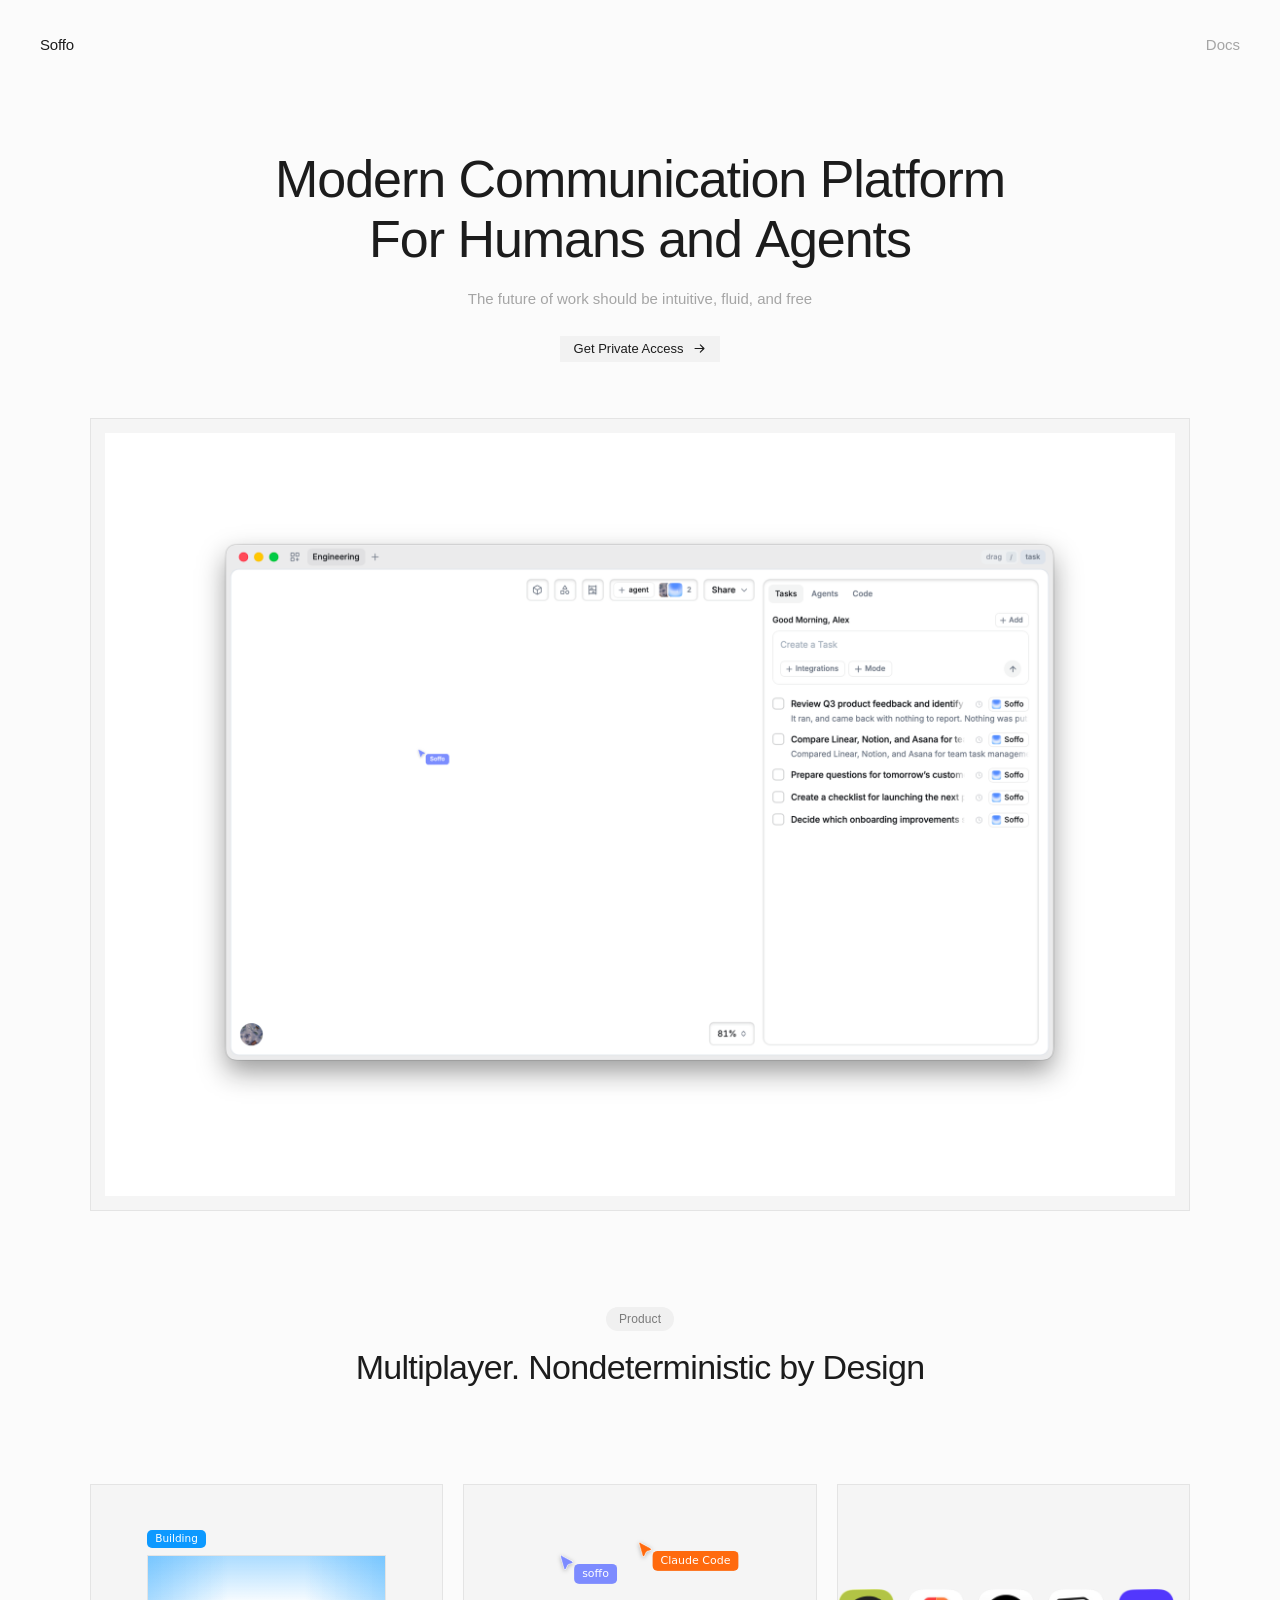
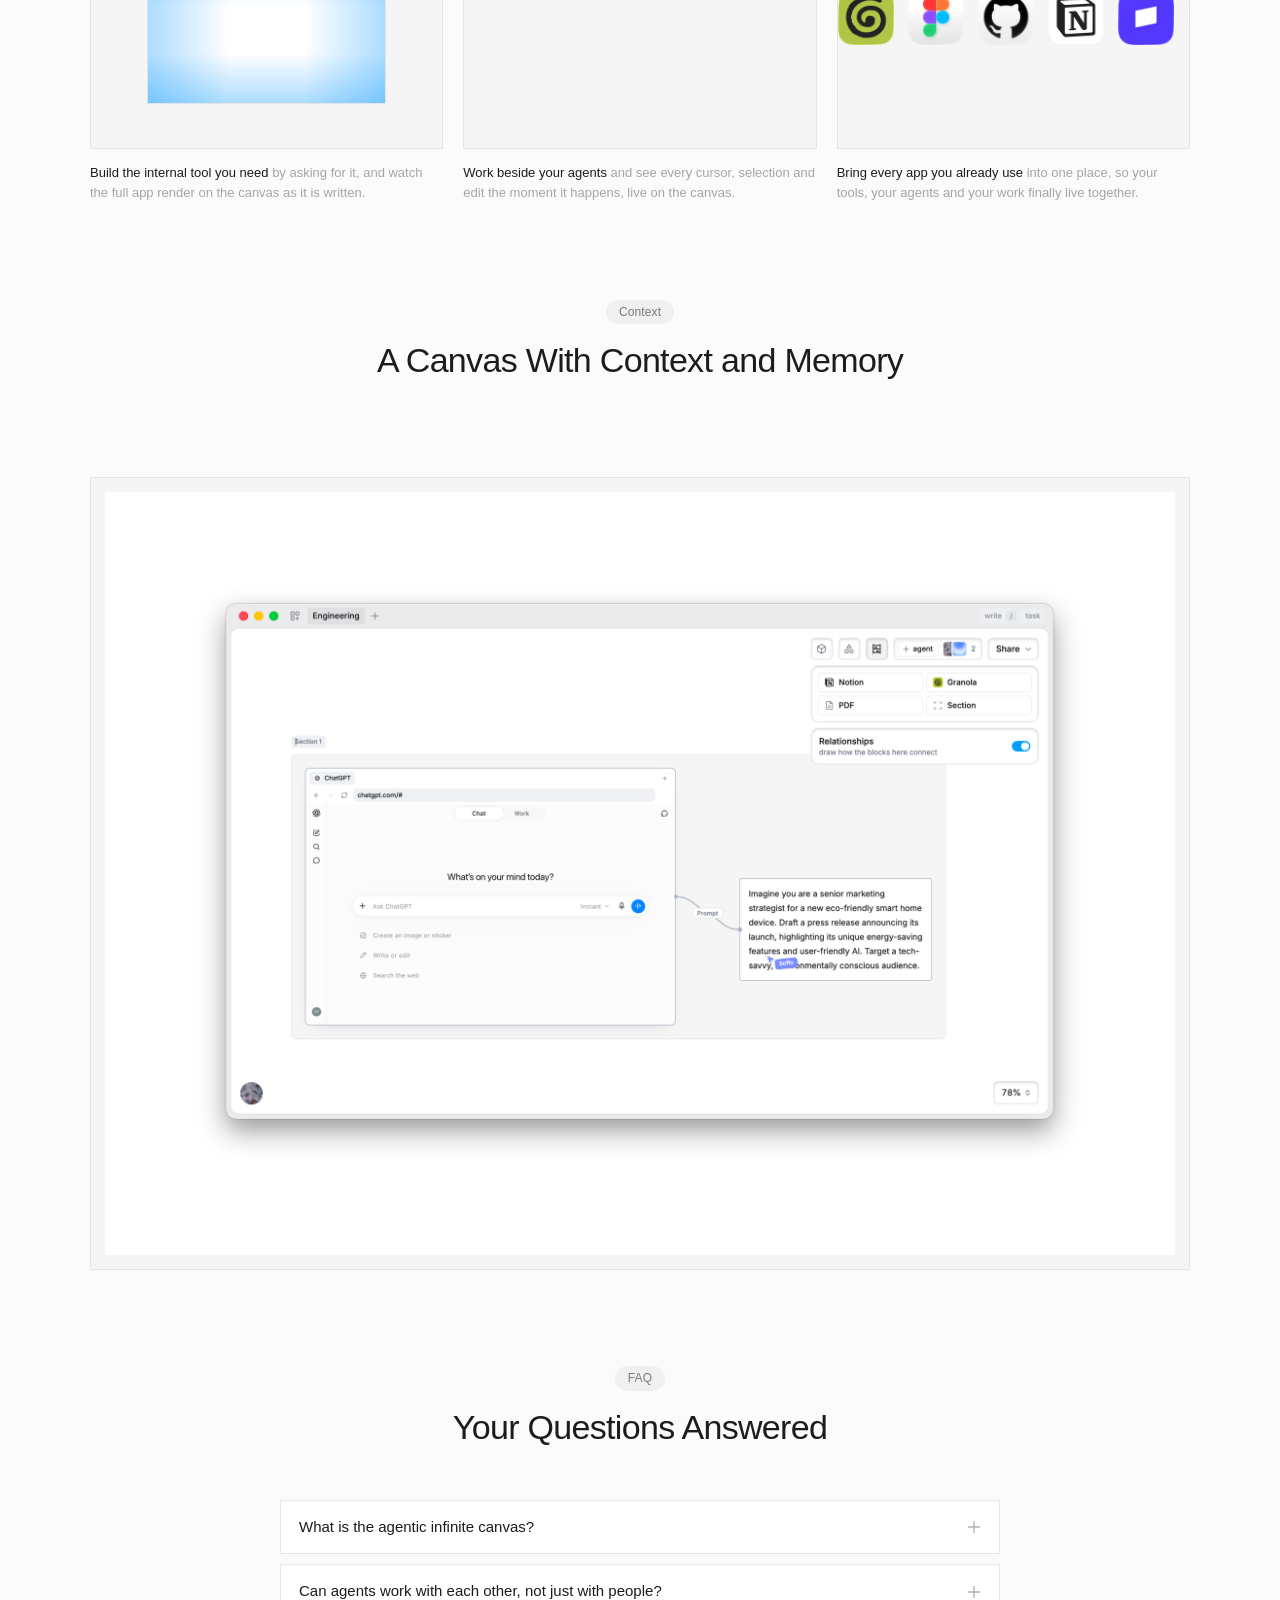
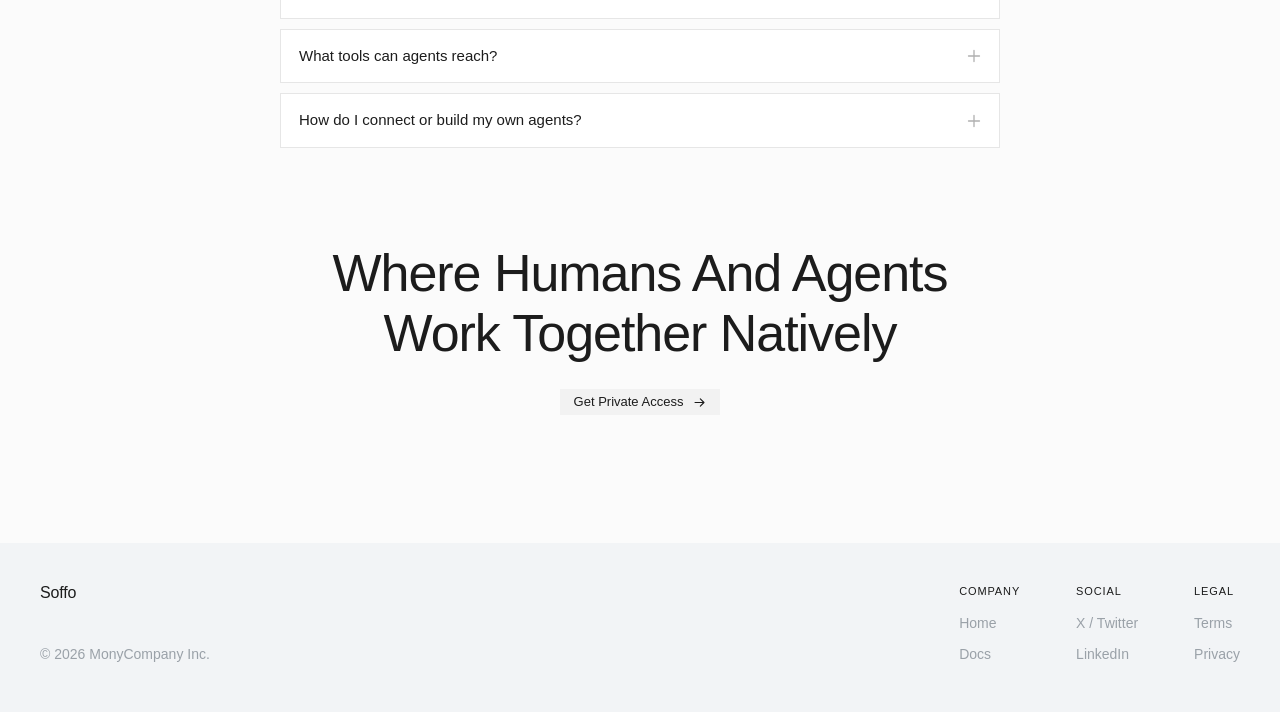
==== index.html @ 1f23a38b "Remove the generative branches from the footer CTA Takes p5 with them: branches.js was the only thin" ====
<!DOCTYPE html>
<html lang="en">
<head>
  <meta charset="utf-8" />
  <meta name="viewport" content="width=device-width, initial-scale=1" />
  <title>Soffo - Where Humans And Agents Work Together</title>
  <link rel="icon" type="image/png" href="/favicon.png" />
  <link rel="apple-touch-icon" href="/favicon.png" />
  <link rel="stylesheet" href="styles.css" />
</head>
<body>
  <header class="topbar">
    <a class="wordmark" href="/" aria-label="Soffo home">Soffo</a>
    <a class="nav-link" href="#">Docs</a>
  </header>

  <main class="hero">
    <h1 class="hero-title">
      <span class="line">Modern Communication Platform</span>
      <span class="line">For Humans and Agents</span>
    </h1>
    <p class="hero-desc">The future of work should be intuitive, fluid, and free</p>

    <div class="access">
      <button class="pill" type="button" aria-expanded="false" aria-controls="access-hero">
        Get Private Access
        <svg class="pill-arrow" viewBox="0 0 16 16" width="13" height="13" aria-hidden="true">
          <path d="M2.5 8h11M9 3.5 13.5 8 9 12.5" fill="none" stroke="currentColor" stroke-width="1.4" stroke-linecap="round" stroke-linejoin="round"/>
        </svg>
      </button>

      <div class="access-panel" id="access-hero" hidden>
        <form class="access-form" novalidate>
          <label class="field">
            <span>Email</span>
            <input type="email" name="email" required autocomplete="email" />
          </label>
          <label class="field">
            <span>Name</span>
            <input type="text" name="name" required autocomplete="name" />
          </label>
          <label class="field">
            <span>Organization <em>optional</em></span>
            <input type="text" name="organization" autocomplete="organization" />
          </label>
          <label class="field">
            <span>X handle <em>optional</em></span>
            <input type="text" name="x_handle" autocomplete="off" />
          </label>

          <input class="hp" type="text" name="company" tabindex="-1" autocomplete="off" aria-hidden="true" />

          <button class="access-submit" type="submit">Request access</button>
          <p class="access-note" role="status" aria-live="polite"></p>
        </form>
      </div>
    </div>

    <button class="shot" type="button" aria-label="Show next image">
      <span class="shot-stage">
        <img class="shot-img is-active" src="images/hero1.png" alt="" width="2200" height="1569" decoding="async" fetchpriority="high" />
        <img class="shot-img" src="images/hero2.png" alt="" width="2200" height="1569" decoding="async" />
        <img class="shot-img" src="images/hero3.png" alt="" width="2200" height="1569" decoding="async" />
      </span>
    </button>

    <span class="eyebrow" id="product">Product</span>
    <h2 class="section-title">Multiplayer. Nondeterministic by Design</h2>

    <div class="features">

      <div class="feature-col">
        <div class="feature feature-wip">
          <div class="wip">
            <span class="wip-badge">Building</span>
            <div class="framewip">
              <div class="loading-mark" role="status" aria-label="Loading">
                <div class="loader">
                  <svg class="stage" viewBox="80 80 550 295" aria-hidden="true">
                    <path class="mark" d="M 105 337 C 143 319, 187 229, 217 150 C 235 118, 201 104, 181 138 C 140 172, 142 252, 187 296 C 209 330, 227 355, 265 337 C 303 319, 347 229, 377 150 C 395 118, 361 104, 341 138 C 300 172, 302 252, 347 296 C 369 330, 387 355, 425 337 C 463 319, 507 229, 537 150 C 555 118, 521 104, 501 138 C 460 172, 462 252, 507 296 C 529 324, 567 308, 603 286" />
                  </svg>
                  <p class="words" aria-hidden="true"><b>Zigzagging</b><b>Crafting</b><b>Contemplating</b><b>Philosophising</b><b>Levitating</b><b>Architecting</b><b>Actualizing</b></p>
                </div>
              </div>
            </div>
          </div>
        </div>
        <p class="feature-desc"><span class="lead">Build the internal tool you need</span> by asking for it, and watch the full app render on the canvas as it is written.</p>
      </div>

      <div class="feature-col">
        <div class="feature feature-canvas">
          <div class="mini" aria-hidden="true">
            <div class="dm">
              <div class="dm-card dm-shell">
                <div class="dm-chrome"><i></i><i></i><i></i></div>
                <div class="dm-body">
                  <div class="dm-cmd"><b>&#10095;</b><span style="--l: 64%"></span></div>
                  <div class="dm-out" style="--l: 82%"></div>
                  <div class="dm-out" style="--l: 51%"></div>
                  <div class="dm-out" style="--l: 68%"></div>
                  <div class="dm-cmd"><b>&#10095;</b><em class="dm-caret"></em></div>
                </div>
              </div>
            </div>
  
            <div class="dm">
              <div class="dm-card dm-table">
                <u class="head"><i style="--l: 62%"></i></u>
                <u class="head"><i style="--l: 48%"></i></u>
                <u class="head"><i style="--l: 70%"></i></u>
                <u><i style="--l: 84%"></i></u>
                <u><i style="--l: 40%"></i></u>
                <u><i style="--l: 55%"></i></u>
                <u><i style="--l: 66%"></i></u>
                <u><i style="--l: 72%"></i></u>
                <u><i style="--l: 38%"></i></u>
                <u><i style="--l: 47%"></i></u>
                <u><i style="--l: 58%"></i></u>
                <u><i style="--l: 80%"></i></u>
              </div>
            </div>
  
            <div class="mini-marquee"></div>
          </div>
        </div>
        <p class="feature-desc"><span class="lead">Work beside your agents</span> and see every cursor, selection and edit the moment it happens, live on the canvas.</p>
      </div>

      <div class="feature-col">
        <div class="feature">
          <div class="marquee" aria-hidden="true">
            <!-- the set is duplicated so the row can loop without a seam -->
            <div class="marquee-track">
              <img class="marquee-img" width="240" height="240" decoding="async" src="images/icon-47.png" alt="" loading="lazy" />
              <img class="marquee-img" width="240" height="240" decoding="async" src="images/icon-48.png" alt="" loading="lazy" />
              <img class="marquee-img" width="240" height="240" decoding="async" src="images/icon-49.png" alt="" loading="lazy" />
              <img class="marquee-img" width="240" height="240" decoding="async" src="images/icon-50.png" alt="" loading="lazy" />
              <img class="marquee-img" width="240" height="240" decoding="async" src="images/icon-51.png" alt="" loading="lazy" />
              <img class="marquee-img" width="240" height="240" decoding="async" src="images/icon-52.png" alt="" loading="lazy" />
              <img class="marquee-img" width="240" height="240" decoding="async" src="images/icon-53.png" alt="" loading="lazy" />
              <img class="marquee-img" width="240" height="240" decoding="async" src="images/icon-54.png" alt="" loading="lazy" />
              <img class="marquee-img" width="240" height="240" decoding="async" src="images/icon-55.png" alt="" loading="lazy" />
              <img class="marquee-img" width="240" height="240" decoding="async" src="images/icon-47.png" alt="" loading="lazy" />
              <img class="marquee-img" width="240" height="240" decoding="async" src="images/icon-48.png" alt="" loading="lazy" />
              <img class="marquee-img" width="240" height="240" decoding="async" src="images/icon-49.png" alt="" loading="lazy" />
              <img class="marquee-img" width="240" height="240" decoding="async" src="images/icon-50.png" alt="" loading="lazy" />
              <img class="marquee-img" width="240" height="240" decoding="async" src="images/icon-51.png" alt="" loading="lazy" />
              <img class="marquee-img" width="240" height="240" decoding="async" src="images/icon-52.png" alt="" loading="lazy" />
              <img class="marquee-img" width="240" height="240" decoding="async" src="images/icon-53.png" alt="" loading="lazy" />
              <img class="marquee-img" width="240" height="240" decoding="async" src="images/icon-54.png" alt="" loading="lazy" />
              <img class="marquee-img" width="240" height="240" decoding="async" src="images/icon-55.png" alt="" loading="lazy" />
            </div>
          </div>
        </div>
        <p class="feature-desc"><span class="lead">Bring every app you already use</span> into one place, so your tools, your agents and your work finally live together.</p>
      </div>
    </div>

    <span class="eyebrow" id="context">Context</span>
    <h2 class="section-title">A Canvas With Context and Memory</h2>

    <div class="panel">
      <div class="panel-stage">
        <img src="images/new.png" alt="" width="2200" height="1569" loading="lazy" decoding="async" />
      </div>
    </div>

    <span class="eyebrow" id="faq">FAQ</span>
    <h2 class="section-title">Your Questions Answered</h2>

    <div class="faq">
      <details class="faq-item">
        <summary>What is the agentic infinite canvas?<svg class="faq-mark" viewBox="0 0 14 14" width="14" height="14" aria-hidden="true"><path d="M7 1.5v11M1.5 7h11" fill="none" stroke="currentColor" stroke-width="1.3" stroke-linecap="round"/></svg></summary>
        <div class="faq-body"><p>It's a spatial workspace built into Soffo where humans and agents work side by side, laying out ideas, docs, and tasks on an open canvas. Agents can read, arrange, and act on what's there, so work isn't trapped in a linear message feed and thoughts can stay in flow.</p></div>
      </details>
      <details class="faq-item">
        <summary>Can agents work with each other, not just with people?<svg class="faq-mark" viewBox="0 0 14 14" width="14" height="14" aria-hidden="true"><path d="M7 1.5v11M1.5 7h11" fill="none" stroke="currentColor" stroke-width="1.3" stroke-linecap="round"/></svg></summary>
        <div class="faq-body"><p>Yes. Agents collaborate agent-to-agent natively, handing off tasks, reviewing each other's work, and coordinating in threads and on the canvas without a human relaying every step.</p></div>
      </details>
      <details class="faq-item">
        <summary>What tools can agents reach?<svg class="faq-mark" viewBox="0 0 14 14" width="14" height="14" aria-hidden="true"><path d="M7 1.5v11M1.5 7h11" fill="none" stroke="currentColor" stroke-width="1.3" stroke-linecap="round"/></svg></summary>
        <div class="faq-body"><p>Granola, GitHub, Stripe, Figma, Notion, Gmail, Docs, Slack, Exa, Browserbase. Connect each account once and every agent in the workspace can read and act on it.</p></div>
      </details>
      <details class="faq-item">
        <summary>How do I connect or build my own agents?<svg class="faq-mark" viewBox="0 0 14 14" width="14" height="14" aria-hidden="true"><path d="M7 1.5v11M1.5 7h11" fill="none" stroke="currentColor" stroke-width="1.3" stroke-linecap="round"/></svg></summary>
        <div class="faq-body"><p>The ones you already pay for. Claude Code, Codex and Cursor attach over MCP with one key and get a body on the canvas. No webhook, no glue, nothing to rewrite.</p></div>
      </details>
    </div>
  </main>

  <footer class="cta">
    <h2 class="cta-title">
      <span class="line">Where Humans And Agents</span>
      <span class="line">Work Together Natively</span>
    </h2>

    <div class="access">
      <button class="pill" type="button" aria-expanded="false" aria-controls="access-cta">
        Get Private Access
        <svg class="pill-arrow" viewBox="0 0 16 16" width="13" height="13" aria-hidden="true">
          <path d="M2.5 8h11M9 3.5 13.5 8 9 12.5" fill="none" stroke="currentColor" stroke-width="1.4" stroke-linecap="round" stroke-linejoin="round"/>
        </svg>
      </button>

      <div class="access-panel" id="access-cta" hidden>
        <form class="access-form" novalidate>
          <label class="field">
            <span>Email</span>
            <input type="email" name="email" required autocomplete="email" />
          </label>
          <label class="field">
            <span>Name</span>
            <input type="text" name="name" required autocomplete="name" />
          </label>
          <label class="field">
            <span>Organization <em>optional</em></span>
            <input type="text" name="organization" autocomplete="organization" />
          </label>
          <label class="field">
            <span>X handle <em>optional</em></span>
            <input type="text" name="x_handle" autocomplete="off" />
          </label>

          <input class="hp" type="text" name="company" tabindex="-1" autocomplete="off" aria-hidden="true" />

          <button class="access-submit" type="submit">Request access</button>
          <p class="access-note" role="status" aria-live="polite"></p>
        </form>
      </div>
    </div>
  </footer>

  <footer class="site-foot">
    <div class="foot-brand">
      <a class="wordmark" href="/" aria-label="Soffo home">Soffo</a>
      <p class="foot-copy">&copy; 2026 MonyCompany Inc.</p>
    </div>

    <nav class="foot-nav" aria-label="Footer">
      <div class="foot-col">
        <h3>Company</h3>
        <a href="/">Home</a>
        <a href="#">Docs</a>
      </div>
      <div class="foot-col">
        <h3>Social</h3>
        <a href="https://x.com/monycompany" target="_blank" rel="noopener">X / Twitter</a>
        <a href="https://www.linkedin.com/company/monyinc" target="_blank" rel="noopener">LinkedIn</a>
      </div>
      <div class="foot-col">
        <h3>Legal</h3>
        <a href="#">Terms</a>
        <a href="#">Privacy</a>
      </div>
    </nav>
  </footer>
  <div class="scrim" aria-hidden="true"></div>

  <nav class="chapters" aria-label="Sections">
    <a href="#top" data-top>Intro</a>
    <a href="#product">Product</a>
    <a href="#context">Context</a>
    <a href="#faq">FAQ</a>
  </nav>
  <script src="main.js"></script>
</body>
</html>
---- styles.css ----
:root {
  --bg: #fbfbfb;
  --ink: #1c1c1c;
  --sel: #0d99ff;
  /* the footer's ground: a colder grey than the page, which is the only thing
     separating the two — no rule between them */
  --cold: #f2f4f6;
}

* { box-sizing: border-box; }

html, body {
  margin: 0;
  padding: 0;
}

html {
  scroll-behavior: smooth;
}

/* the chapter links jump to these, and they should land under the fixed
   header rather than behind it */
[id] {
  scroll-margin-top: 96px;
}

body {
  min-height: 100vh;
  /* column layout lets .hero absorb whatever height the topbar leaves */
  display: flex;
  flex-direction: column;
  background: var(--bg);
  color: var(--ink);
  font-family: Helvetica, "Helvetica Neue", Arial, sans-serif;
  -webkit-font-smoothing: antialiased;
}

/* ---------- Topbar ---------- */

/* The two texts stay with you, the bar does not: they are fixed to the corners
   and .topbar is left behind as the space they used to occupy, so nothing below
   shifts and there is no strip of chrome riding over the page. */
.topbar {
  flex: none;
  width: 100%;
  height: 54px;   /* 36px of padding, then the 18px line the two texts stand on */
  font-size: 0.9375rem;
  line-height: 1.2;
}

.wordmark,
.nav-link {
  position: fixed;
  top: 36px;
  z-index: 20;
  font-size: 0.9375rem;
  line-height: 1.2;
}

.wordmark { left: 40px; }
.nav-link { right: 40px; }

/* in the footer it is text in a column again, not a corner of the viewport */
.foot-brand .wordmark {
  position: static;
}

.wordmark {
  color: var(--ink);
  text-decoration: none;
  letter-spacing: -0.01em;
  transition: opacity 0.15s ease;
}

.wordmark:hover {
  opacity: 0.6;
}

.wordmark:focus-visible {
  outline: 2px solid var(--ink);
  outline-offset: 3px;
}

.nav-link {
  color: #a5a5a5;
  text-decoration: none;
  transition: color 0.15s ease;
}

.nav-link:hover {
  color: var(--ink);
}

.nav-link:focus-visible {
  outline: 2px solid var(--ink);
  outline-offset: 3px;
}

/* ---------- Hero layout: title → desc → pill → shot → section title ---------- */

.hero {
  width: 100%;
  max-width: 1180px;
  flex: 1;
  margin: 0 auto;
  padding: 96px 40px 0;
  display: flex;
  flex-direction: column;
  align-items: center;
  text-align: center;
}

/* ---------- Announcement pill ---------- */

/* the pill and the panel it opens are one object, and the panel hangs off it
   without moving anything on the page */
.access {
  position: relative;
  /* above the scrim, so the pill and its panel are the only lit things */
  z-index: 31;
  margin: 26px 0 0;
}

/* everything else goes dark behind an open form */
.scrim {
  position: fixed;
  inset: 0;
  /* over everything that is fixed too: the header texts (20) and the chapter
     list (15) are page, and page is what goes dark */
  z-index: 30;
  background: rgb(16 17 19 / 0.46);
  opacity: 0;
  visibility: hidden;
  transition: opacity 0.32s cubic-bezier(0.22, 1, 0.36, 1),
              visibility 0s linear 0.32s;
}

.scrim.is-on {
  opacity: 1;
  visibility: visible;
  transition-delay: 0s;
}

.pill {
  display: inline-flex;
  align-items: center;
  gap: 10px;
  margin: 0;
  padding: 3px 14px;
  border: 0;
  font-family: inherit;
  cursor: pointer;
  background: #f2f2f2;
  color: var(--ink);
  font-size: 0.8125rem;
  line-height: 1.5;
  text-decoration: none;
  white-space: nowrap;
  transition: background-color 0.15s ease;
}

.pill:hover {
  background: #e9e9e9;
}

.pill:focus-visible {
  outline: 2px solid var(--ink);
  outline-offset: 2px;
}

.pill-arrow {
  flex: none;
  display: block;
  transition: transform 0.32s cubic-bezier(0.22, 1, 0.36, 1);
}

/* the arrow turns to point at what just opened */
.pill[aria-expanded="true"] .pill-arrow {
  transform: rotate(90deg);
}

/* ---------- The request-access panel ---------- */

.access-panel {
  position: absolute;
  left: 50%;
  z-index: 4;
  width: 268px;
  overflow: hidden;
  border: 1px solid #e4e4e4;
  background: #fff;
  transform: translateX(-50%);
  text-align: left;
}

/* in the hero it drops below the pill; in the closing CTA there is nothing
   below, so it opens upward instead */
.hero .access-panel { top: calc(100% + 9px); }
.cta .access-panel { bottom: calc(100% + 9px); }

.access-form {
  padding: 14px;
  display: flex;
  flex-direction: column;
  gap: 10px;
}

.field {
  display: flex;
  flex-direction: column;
  gap: 5px;
}

.field span {
  font-size: 0.75rem;
  color: #8f8f8f;
}

.field em {
  font-style: normal;
  color: #b8b8b8;
}

.field input {
  padding: 7px 9px;
  border: 1px solid #e4e4e4;
  border-radius: 0;
  background: #fff;
  font-family: inherit;
  font-size: 0.8125rem;
  line-height: 1.4;
  color: var(--ink);
  transition: border-color 0.15s ease;
}

.field input:focus {
  outline: none;
  border-color: #b4b4b4;
}

.field input.is-bad {
  border-color: #d2463c;
}

.access-submit {
  margin-top: 2px;
  padding: 8px 12px;
  border: 0;
  background: var(--ink);
  color: #fff;
  font-family: inherit;
  font-size: 0.8125rem;
  cursor: pointer;
  transition: background-color 0.15s ease;
}

.access-submit:hover {
  background: #000;
}

.access-submit:focus-visible {
  outline: 2px solid var(--ink);
  outline-offset: 2px;
}

/* the honeypot: off-screen rather than display:none, which some bots skip */
.hp {
  position: absolute;
  left: -9999px;
  width: 1px;
  height: 1px;
  opacity: 0;
  pointer-events: none;
}

.access-note {
  margin: 0;
  font-size: 0.75rem;
  line-height: 1.5;
  color: #8f8f8f;
}

.access-note:empty {
  display: none;
}

.hero-title {
  margin: 0;
  font-weight: 400;
  /* 5.8vw keeps the longest line inside the viewport, so it never wraps to 3 rows */
  font-size: min(3.25rem, 5.8vw);
  line-height: 1.15;
  letter-spacing: -0.02em;
}

.hero-title .line {
  display: block;
  white-space: nowrap;
}

/* ---------- Hero reveal: words drift out of a soft blur ---------- */

.hero-title.is-typing .word {
  display: inline-block;
  opacity: 0;
  filter: blur(10px);
  transform: translateY(0.22em);
  animation: word-in 1.1s cubic-bezier(0.22, 1, 0.36, 1) both;
  animation-delay: var(--d, 0ms);
  will-change: opacity, filter, transform;
}

@keyframes word-in {
  from {
    opacity: 0;
    filter: blur(10px);
    transform: translateY(0.22em);
  }
  to {
    opacity: 1;
    filter: blur(0);
    transform: none;
  }
}

/* everything below the title follows on the same curve */
.reveal {
  opacity: 0;
  filter: blur(8px);
  transform: translateY(14px);
  animation: rise-in 1.2s cubic-bezier(0.22, 1, 0.36, 1) both;
  animation-delay: var(--d, 0ms);
}

@keyframes rise-in {
  from {
    opacity: 0;
    filter: blur(8px);
    transform: translateY(14px);
  }
  to {
    opacity: 1;
    filter: blur(0);
    transform: none;
  }
}

/* the shot is a 1100px-wide bitmap; blurring it on the busiest frame of the
   page load is the one reveal that costs something, and opacity plus travel
   reads the same at this size */
.shot.reveal {
  filter: none;
  animation-name: rise-in-sharp;
}

@keyframes rise-in-sharp {
  from {
    opacity: 0;
    transform: translateY(14px);
  }
  to {
    opacity: 1;
    transform: none;
  }
}

@media (prefers-reduced-motion: reduce) {
  .hero-title.is-typing .word,
  .reveal {
    opacity: 1;
    filter: none;
    transform: none;
    animation: none;
  }
}

.hero-desc {
  margin: 18px 0 0;
  max-width: 52ch;
  font-size: 0.9375rem;
  font-weight: 400;
  line-height: 1.5;
  color: #a5a5a5;
}

/* ---------- Hero shot: click anywhere on it to advance ---------- */

.shot {
  display: block;
  width: 100%;
  /* fills the hero column */
  max-width: 1100px;
  margin-top: 56px;
  padding: 14px;
  border: 1px solid #e4e4e4;
  background: #f5f5f5;
  cursor: pointer;
}

/* the mat sits between the border and the image, so the images stack in here */
.shot-stage {
  position: relative;
  display: block;
  width: 100%;
  /* matches the source images, so nothing gets cropped */
  aspect-ratio: 2200 / 1569;
  overflow: hidden;
}

.shot:focus-visible {
  outline: 2px solid var(--ink);
  outline-offset: 3px;
}

.shot-img {
  position: absolute;
  inset: 0;
  width: 100%;
  height: 100%;
  object-fit: cover;
  display: block;
  opacity: 0;
  transition: opacity 0.45s cubic-bezier(0.22, 1, 0.36, 1);
  pointer-events: none;
}

.shot-img.is-active {
  opacity: 1;
}

@media (prefers-reduced-motion: reduce) {
  .shot-img { transition: none; }
}

/* the section's label, rounded where the hero's pill is square: that one is a
   thing to press, this one is only a name for what follows */
.eyebrow {
  margin-top: 96px;
  padding: 4px 13px;
  border-radius: 999px;
  background: #f0f0f0;
  color: #7a7a7a;
  font-size: 0.75rem;
  font-weight: 500;
  line-height: 1.4;
  letter-spacing: 0.01em;
}

/* the title is the label's other half, so it follows close */
.eyebrow + .section-title {
  margin-top: 16px;
}

.section-title {
  /* matches .features margin-top, so the title sits evenly between the shot
     and the boxes */
  margin: 96px 0 0;
  font-weight: 400;
  font-size: min(2.125rem, 5.2vw);
  line-height: 1.2;
  letter-spacing: -0.02em;
}

/* ---------- Chapters: where you are in the page ----------
   It lives in the left margin beside the 1100px column, so it is only shown
   when that margin is actually wide enough to hold it — main.js measures the
   room and adds .has-room. */

.chapters {
  display: none;
  position: fixed;
  left: 20px;
  top: 50%;
  z-index: 15;
  width: 96px;
  flex-direction: column;
  gap: 10px;
  padding: 13px 14px;
  background: var(--cold);
  text-align: left;

  /* out of the way until the page has been scrolled past the hero */
  opacity: 0;
  visibility: hidden;
  transform: translate(-6px, -50%);
  transition: opacity 0.35s cubic-bezier(0.22, 1, 0.36, 1),
              transform 0.35s cubic-bezier(0.22, 1, 0.36, 1),
              visibility 0s linear 0.35s;
}

.chapters.has-room {
  display: flex;
}

.chapters.is-shown {
  opacity: 1;
  visibility: visible;
  transform: translate(0, -50%);
  transition-delay: 0s;
}

.chapters a {
  font-size: 0.8125rem;
  line-height: 1.3;
  color: #9aa1a8;
  text-decoration: none;
  transition: color 0.18s ease;
}

.chapters a:hover,
.chapters a.is-here {
  color: var(--ink);
}

.chapters a:focus-visible {
  outline: 2px solid var(--ink);
  outline-offset: 3px;
}

/* ---------- Site footer ---------- */

.site-foot {
  flex: none;
  padding: 40px 40px 48px;
  background: var(--cold);
  display: flex;
  align-items: flex-start;
  justify-content: space-between;
  gap: 48px;
  text-align: left;
}

.foot-brand {
  display: flex;
  flex-direction: column;
}

.foot-brand .wordmark {
  font-size: 1rem;
  line-height: 20px;
}

/* dropped to the second row of links: the heading box (16) + its 3px margin +
   the 11px gap + the first link (20) + the next gap (11) puts that row 61px
   down, and the wordmark above this is 20 of those */
.foot-copy {
  margin: 0;
  padding-top: 41px;
  font-size: 0.875rem;
  line-height: 20px;
  color: #9aa1a8;
}

.foot-nav {
  display: flex;
  gap: 56px;
}

.foot-col {
  display: flex;
  flex-direction: column;
  gap: 11px;
}

.foot-col h3 {
  margin: 0 0 3px;
  font-size: 0.6875rem;
  line-height: 16px;
  font-weight: 500;
  letter-spacing: 0.08em;
  text-transform: uppercase;
  color: var(--ink);
}

.foot-col a {
  font-size: 0.875rem;
  line-height: 20px;
  color: #9aa1a8;
  text-decoration: none;
  transition: color 0.15s ease;
}

.foot-col a:hover {
  color: var(--ink);
}

.foot-col a:focus-visible {
  outline: 2px solid var(--ink);
  outline-offset: 3px;
}

/* ---------- Footer CTA ---------- */

.cta {
  flex: none;
  padding: 96px 40px 128px;
  display: flex;
  flex-direction: column;
  align-items: center;
  text-align: center;
}

.cta-title {
  margin: 0;
  font-weight: 400;
  font-size: min(3.25rem, 5.8vw);
  line-height: 1.15;
  letter-spacing: -0.02em;
}

.cta-title .line {
  display: block;
  white-space: nowrap;
}

/* ---------- FAQ: a boxed question that opens onto its answer ---------- */

.faq {
  width: 100%;
  max-width: 720px;
  margin: 52px 0 0;
  display: flex;
  flex-direction: column;
  gap: 10px;
  text-align: left;
}

.faq-item {
  border: 1px solid #e6e6e6;
  background: #fff;
  transition: border-color 0.18s ease;
}

.faq-item:hover {
  border-color: #dadada;
}

.faq-item summary {
  display: flex;
  align-items: center;
  justify-content: space-between;
  gap: 16px;
  padding: 15px 18px;
  cursor: pointer;
  font-size: 0.9375rem;
  line-height: 1.5;
  color: var(--ink);
  /* the UA triangle, gone in both dialects */
  list-style: none;
}

.faq-item summary::-webkit-details-marker {
  display: none;
}

.faq-item summary:focus-visible {
  outline: 2px solid var(--ink);
  outline-offset: -2px;
}

/* a plus that turns into a cross, which is the whole affordance */
.faq-mark {
  flex: none;
  color: #b0b0b0;
  transition: transform 0.36s cubic-bezier(0.22, 1, 0.36, 1), color 0.18s ease;
}

.faq-item[open] .faq-mark {
  transform: rotate(45deg);
  color: #8a8a8a;
}

/* height is animated in JS off the real measured height; overflow hidden is
   what makes that animation a reveal rather than a squash */
.faq-body {
  overflow: hidden;
}

.faq-body p {
  margin: 0;
  padding: 0 18px 17px;
  font-size: 0.9375rem;
  line-height: 1.6;
  color: #969696;
}

/* ---------- Wide panel: the shot's frame, at the width of the feature row ---------- */

.panel {
  width: 100%;
  max-width: 1100px;
  margin-top: 96px;
  padding: 14px;
  border: 1px solid #e4e4e4;
  background: #f5f5f5;
}

.panel-stage {
  width: 100%;
  /* matches the source image, so nothing gets cropped */
  aspect-ratio: 2200 / 1569;
  background: #fff;
  overflow: hidden;
}

.panel-stage img {
  display: block;
  width: 100%;
  height: 100%;
  object-fit: cover;
}

/* ---------- Feature boxes: one row spanning the same width as the shot ---------- */

.features {
  width: 100%;
  max-width: 1100px;
  margin-top: 96px;
  display: grid;
  /* minmax(0, 1fr) rather than 1fr: the icon row inside the third box is
     max-content wide, and a plain 1fr track takes its minimum from that and
     blows the column out */
  grid-template-columns: repeat(3, minmax(0, 1fr));
  gap: 20px;
}

.feature-col {
  display: flex;
  flex-direction: column;
  min-width: 0;
}

/* the lead-in carries the point in ink and the rest of the sentence follows in
   grey — same weight throughout, the colour is the whole distinction. The three
   are written to the same length so they wrap to the same number of rows, and
   min-height holds a floor of two so the columns stay level regardless. */
.feature-desc {
  margin: 14px 0 0;
  min-height: calc(2 * 1.55em);
  font-size: 0.8125rem;
  font-weight: 400;
  line-height: 1.55;
  color: #a5a5a5;
  text-align: left;
  text-wrap: pretty;
}

.feature-desc .lead {
  color: var(--ink);
}

.feature {
  position: relative;
  aspect-ratio: 4 / 3;
  border: 1px solid #e4e4e4;
  background: #f5f5f5;
  display: flex;
  align-items: center;
  overflow: hidden;
}

/* ---------- Artifact loading frame ----------
   The blue edge glow and the mark that writes itself, both from the Canvas repo
   (.framewip and .loading-mark in client/styles.css, ui/loading-mark.js). The
   durations, easings, keyframes and the mark's path are unchanged; --size is
   smaller because this box is a third the width of the 640px frame they were
   drawn for. */

:root {
  --ink-mark: #c9c9c9;     /* stroke colour */
  --stroke-w: 26;          /* stroke width, in viewBox units */
  --draw: 1900ms;          /* time to write */
  --erase: 1500ms;         /* time to unwrite */
  --hold-full: 420ms;      /* pause when fully drawn */
  --hold-empty: 320ms;     /* pause when empty */
  --size: 24px;            /* width of the mark */

  /* the mark's viewBox is 550 x 295, so its drawn height is 0.536 of its width;
     text is sized so its ascender-to-descender run matches that height */
  --mark-h: calc(var(--size) * .5364);
  --text-size: calc(var(--mark-h) / .95);

  --shine: #a2a2a2;        /* the band that sweeps through the text */
  --word-hold: 2000ms;     /* time each word is on screen */
  --sweep: 3000ms;         /* time for one shimmer pass */
}

.feature-wip {
  justify-content: center;
}

/* the badge rides above the frame, on its left edge */
.wip {
  width: 68%;
  display: flex;
  flex-direction: column;
  align-items: flex-start;
  gap: 7px;
}

/* one announcement, with a shine running through it */
.wip-badge {
  position: relative;
  overflow: hidden;
  flex: none;
  padding: 0 8px;
  height: 18px;
  display: inline-flex;
  align-items: center;
  border-radius: 5px;
  background: var(--sel);
  color: #fff;
  font: 500 10.5px/1 system-ui, -apple-system, "Segoe UI", Inter, sans-serif;
  white-space: nowrap;
}

.wip-badge::after {
  content: '';
  position: absolute;
  inset: 0;
  background: linear-gradient(100deg, transparent 22%, rgb(255 255 255 / .5) 50%, transparent 78%);
  transform: translateX(-100%);
  animation: wipshine 1.9s ease-in-out infinite;
}

@keyframes wipshine { to { transform: translateX(100%); } }

/* an agent has claimed this rectangle and is working in it where you can watch.
   A frame standing on the canvas, not the whole box it sits in. */
.framewip {
  position: relative;
  width: 100%;
  aspect-ratio: 8 / 5;
  border: 1px solid #e4e4e4;
  background: #fff;
  overflow: hidden;

  --wip-peak: .34;
  --wip-far: 34%;
}

/* registered so they can be animated: a raw custom property inside a gradient
   is substituted once and then holds, so the breathing below would have had
   nothing to interpolate */
@property --wip-reach {
  syntax: '<percentage>';
  inherits: false;
  initial-value: 34%;
}

@property --wip-lit {
  syntax: '<number>';
  inherits: false;
  initial-value: .34;
}

/* four one-sided fades, one per edge, each landing on transparent well before
   the middle: light coming off the inside of the box rather than a line drawn
   on it. Nothing here is a box-shadow, which is the one way it could leak out */
.framewip::before {
  content: '';
  position: absolute;
  inset: 0;
  pointer-events: none;
  --wip-edge: rgb(13 153 255 / var(--wip-lit));
  background:
    linear-gradient(to right,  var(--wip-edge), transparent var(--wip-reach)),
    linear-gradient(to left,   var(--wip-edge), transparent var(--wip-reach)),
    linear-gradient(to bottom, var(--wip-edge), transparent var(--wip-reach)),
    linear-gradient(to top,    var(--wip-edge), transparent var(--wip-reach));
  animation: wipglow 4.4s ease-in-out infinite;
}

/* a tide rather than a pulse: both ends of the swell are slow and the depth
   moves further than the brightness does */
@keyframes wipglow {
  0%, 100% { --wip-reach: calc(var(--wip-far) * .72); --wip-lit: calc(var(--wip-peak) * .62); }
  50%      { --wip-reach: var(--wip-far);             --wip-lit: var(--wip-peak); }
}

/* centred in whatever is waiting, and painting nothing of its own */
.loading-mark {
  position: absolute;
  inset: 0;
  display: grid;
  place-items: center;
  background: transparent;
  overflow: hidden;
}

.loading-mark .stage {
  width: var(--size);
  display: block;
  overflow: visible;
}

.loading-mark .mark {
  fill: none;
  stroke: var(--ink-mark);
  stroke-width: var(--stroke-w);
  stroke-linecap: round;
  stroke-linejoin: round;
  /* --len is written by JS from getTotalLength() */
  stroke-dasharray: var(--len);
  stroke-dashoffset: var(--len);
  will-change: stroke-dashoffset;
}

.loading-mark .loader {
  display: flex;
  align-items: center;
  gap: calc(var(--size) * .18);
}

/* every word sits in the same grid cell, so the box is as wide as the longest
   one and nothing reflows as they swap */
.loading-mark .words {
  display: grid;
  margin: 0;
  /* line height must clear the font's ascent+descent, not just 1em:
     background-clip only paints inside the padding box, so descenders would
     get clipped away */
  font: 500 var(--text-size)/1.35 system-ui, -apple-system, "Segoe UI", Inter, sans-serif;
  letter-spacing: -.02em;
  white-space: nowrap;
  transform: translateY(-.04em);
}

.loading-mark .words b {
  grid-area: 1 / 1;
  justify-self: start;
  font-weight: inherit;
  opacity: 0;
  padding: .06em .08em;

  /* the shimmer: a darker band riding through the glyphs. The gradient is 3x
     the box so the band travels fully off one edge before it re-enters the
     other */
  background: linear-gradient(90deg,
    var(--ink-mark) 0%, var(--ink-mark) 45%,
    var(--shine) 50%,
    var(--ink-mark) 55%, var(--ink-mark) 100%);
  background-size: 300% 100%;
  -webkit-background-clip: text;
  background-clip: text;
  color: transparent;
}

.loading-mark.ready .words b {
  animation:
    swap calc(var(--word-hold) * 7) infinite,
    shimmer var(--sweep) linear infinite;
}

.loading-mark.ready .words b:nth-child(1) { animation-delay: calc(var(--word-hold) *  0), 0ms; }
.loading-mark.ready .words b:nth-child(2) { animation-delay: calc(var(--word-hold) * -1), 0ms; }
.loading-mark.ready .words b:nth-child(3) { animation-delay: calc(var(--word-hold) * -2), 0ms; }
.loading-mark.ready .words b:nth-child(4) { animation-delay: calc(var(--word-hold) * -3), 0ms; }
.loading-mark.ready .words b:nth-child(5) { animation-delay: calc(var(--word-hold) * -4), 0ms; }
.loading-mark.ready .words b:nth-child(6) { animation-delay: calc(var(--word-hold) * -5), 0ms; }
.loading-mark.ready .words b:nth-child(7) { animation-delay: calc(var(--word-hold) * -6), 0ms; }

/* each word owns a 1/7 slot and only fades out after its slot ends, with the
   incoming word waiting 1.6% before it rises: the handover overlaps by enough
   that there is never a blank frame */
@keyframes swap {
  0%        { opacity: 0; transform: translateY(.1em)  scale(.99); }
  1.6%      { opacity: 0; transform: translateY(.1em)  scale(.99);
              animation-timing-function: cubic-bezier(.25, .6, .35, 1); }
  5.2%      { opacity: 1; transform: translateY(0)     scale(1);
              animation-timing-function: linear; }
  14.2857%  { opacity: 1; transform: translateY(0)     scale(1);
              animation-timing-function: cubic-bezier(.3, .86, .5, 1); }
  17.1%     { opacity: 0; transform: translateY(-.1em) scale(.99); }
  100%      { opacity: 0; transform: translateY(-.1em) scale(.99); }
}

@keyframes shimmer {
  from { background-position: 100% 0; }
  to   { background-position: 0% 0; }
}

/* animation only starts once JS has measured the path and written the
   @keyframes (it needs the real path length in px) */
.loading-mark.ready .mark {
  animation: write var(--cycle) infinite;
}

/* nothing in this row burns frames while it is off screen. The glow repaints
   its gradient every frame by design, so this is the one that matters */
.features:not(.is-onscreen) .framewip::before,
.features:not(.is-onscreen) .loading-mark .mark,
.features:not(.is-onscreen) .loading-mark .words b,
.features:not(.is-onscreen) .marquee-track,
.features:not(.is-onscreen) .dm-caret,
.features:not(.is-onscreen) .wip-badge::after {
  animation-play-state: paused;
}

@media (prefers-reduced-motion: reduce) {
  .framewip::before {
    animation: none;
    --wip-reach: calc(var(--wip-far) * .86);
    --wip-lit: calc(var(--wip-peak) * .8);
  }
  .wip-badge::after { display: none; }
  .dm-caret { animation: none; }
  .dm { opacity: 1; transform: none; transition: none; }
  .loading-mark.ready .mark { animation: none; stroke-dashoffset: 0; }
  .loading-mark.ready .words b { animation: none; }
  /* without the cycle every word would sit at opacity 0 — hold the first */
  .loading-mark .words b:first-child { opacity: 1; transform: none; color: var(--ink-mark); }
}

/* ---------- Cursor box ----------
   Cursor geometry, colours and tag styling are lifted verbatim from the Canvas
   repo (cursor.html, drawn from client/ui/arrow.js and client/styles.css); the
   selection blue is its --sel. Only the motion below is new. */

.feature-canvas {
  --ptr-edge: #fff;
}

.mini {
  position: absolute;
  inset: 0;
  /* the cursors and the marquee repaint constantly; contain keeps that work
     from reaching layout or paint anywhere outside this box */
  contain: strict;
}

/* two blocks for the cursors to work over: a shell and a table, each drawn as
   the skeleton of the real thing. They take turns in the middle of the box —
   see the sequence in main.js — so there is one block on the canvas at a time
   and the cursors always have somewhere to be. */

/* both stand in the same place, dead centre, because only one of them is ever
   on the canvas at a time */
.dm {
  position: absolute;
  left: 50%;
  top: 50%;
  width: 58%;
  opacity: 0;
  transform: translate(-50%, calc(-50% + 5px));
  transition: opacity 0.34s cubic-bezier(0.22, 1, 0.36, 1),
              transform 0.34s cubic-bezier(0.22, 1, 0.36, 1);
}

.dm.is-in {
  opacity: 1;
  transform: translate(-50%, -50%);
}

.dm-card {
  border: 1px solid #e6e6e6;
  background: #fff;
  overflow: hidden;
  transition: border-color 0.12s ease;
}

.dm.is-sel .dm-card {
  border-color: var(--sel);
}

/* ---- the shell: a title bar, a prompt, what it printed, another prompt ---- */

.dm-chrome {
  display: flex;
  align-items: center;
  gap: 3px;
  height: 11px;
  padding: 0 5px;
  border-bottom: 1px solid #eee;
  background: #fafafa;
}

.dm-chrome i {
  width: 3px;
  height: 3px;
  border-radius: 50%;
  background: #ddd;
}

.dm-body {
  padding: 5px 6px 6px;
}

/* a prompt and the line typed after it */
.dm-cmd {
  display: flex;
  align-items: center;
  gap: 3px;
  height: 6px;
}

.dm-cmd b {
  font: 700 6px/1 ui-monospace, SFMono-Regular, Menlo, monospace;
  color: #c4c4c4;
}

.dm-cmd span {
  height: 3px;
  width: var(--l);
  background: #e2e2e2;
}

/* what it printed back: indented under the command, lighter than it */
.dm-out {
  height: 3px;
  width: var(--l);
  margin: 4px 0 0 8px;
  background: #efefef;
}

.dm-cmd + .dm-out { margin-top: 5px; }
.dm-out + .dm-cmd { margin-top: 6px; }

.dm-caret {
  width: 3px;
  height: 6px;
  background: #c4c4c4;
  animation: dmblink 1.1s steps(1) infinite;
}

@keyframes dmblink { 50% { opacity: 0; } }

/* ---- the table: uneven columns, a heading row, and the gaps are the rules ---- */

.dm-table {
  display: grid;
  grid-template-columns: 1.35fr 1fr 0.85fr;
  gap: 1px;
  padding: 1px;
  background: #ececec;
}

.dm-table u {
  display: block;
  padding: 3px 4px;
  background: #fff;
}

.dm-table u.head {
  background: #f6f6f6;
}

.dm-table i {
  display: block;
  height: 3px;
  width: var(--l);
  background: #e9e9e9;
}

.dm-table u.head i {
  background: #d8d8d8;
}

.mini-marquee {
  position: absolute;
  display: none;
  border: 1.5px solid var(--sel);
  background: color-mix(in srgb, var(--sel) 8%, transparent);
  pointer-events: none;
}

/* ---- the cursor body: arrow and name tag in one row ---- */

.cursor {
  position: absolute;
  top: 0;
  left: 0;
  display: flex;
  align-items: flex-start;
  pointer-events: none;
  will-change: transform;
}

.arrow {
  display: block;
  overflow: visible;
  filter: drop-shadow(0 1px 2px rgb(0 0 0 / .25));
}

/* the halo is drawn first and slightly fatter, so the coloured arrow keeps a
   clean white edge against whatever is underneath */
.arrow-halo {
  fill: var(--ptr-edge);
  stroke: var(--ptr-edge);
  stroke-width: 1.8;
  stroke-linejoin: round;
  stroke-linecap: round;
}

.arrow-fill {
  fill: var(--agent, hsl(var(--hue) 72% 52%));
  stroke: var(--agent, hsl(var(--hue) 72% 52%));
  stroke-width: .6;
  stroke-linejoin: round;
  stroke-linecap: round;
}

/* a press dips the arrow toward its own tip and back, so the point it is
   pointing at never appears to move */
.cursor.pressing .arrow {
  animation: cursorpress .17s ease-out;
  transform-origin: 2px 1px;
}

@keyframes cursorpress {
  40% { transform: scale(.82); }
  to  { transform: scale(1); }
}

.tag {
  margin: 9px 0 0 -1px;
  max-width: 180px;
  padding: 4px 8px 5px;
  border-radius: 5px;
  background: var(--agent, hsl(var(--hue) 72% 52%));
  color: #fff;
  font: 500 11px/1 "Inter", -apple-system, BlinkMacSystemFont, "Segoe UI", system-ui, sans-serif;
  white-space: nowrap;
  overflow: hidden;
  text-overflow: ellipsis;
}

/* one endless row: the track holds two identical sets and slides by exactly
   one set width, so the loop point is invisible */
.marquee {
  width: 100%;
  overflow: hidden;
}

.marquee-track {
  display: flex;
  align-items: center;
  gap: 14px;
  width: max-content;
  animation: marquee 30s linear infinite;
  will-change: transform;
}

@keyframes marquee {
  from { transform: translateX(0); }
  to { transform: translateX(calc(-50% - 7px)); } /* half the gap keeps it seamless */
}

.marquee-img {
  flex: none;
  /* 240px sources, so these stay sharp well past 2x */
  width: 56px;
  height: 56px;
  display: block;
  /* square sources in a square box, but contain guarantees no crop or squash */
  object-fit: contain;
}

@media (prefers-reduced-motion: reduce) {
  .marquee-track { animation: none; }
}

@media (max-width: 640px) {
  .topbar { height: 42px; }
  .wordmark, .nav-link { top: 24px; }
  .wordmark { left: 24px; }
  .nav-link { right: 24px; }
  .features { grid-template-columns: 1fr; gap: 16px; margin-top: 64px; }
  .marquee-img { width: 48px; height: 48px; }
  .section-title { margin-top: 64px; }
  .eyebrow { margin-top: 64px; }
  .eyebrow + .section-title { margin-top: 14px; }
  .hero { padding: 64px 24px 0; }
  .access { margin-top: 22px; }
  .access-panel { width: min(268px, calc(100vw - 48px)); }
  .shot { margin-top: 40px; padding: 10px; }
  .panel { margin-top: 64px; padding: 10px; }
  .faq { margin-top: 40px; }
  .cta { padding: 64px 24px 88px; }
  .site-foot { flex-direction: column; gap: 36px; padding: 32px 24px 40px; }
  .foot-copy { padding-top: 14px; }
  .foot-nav { gap: 40px; }
}
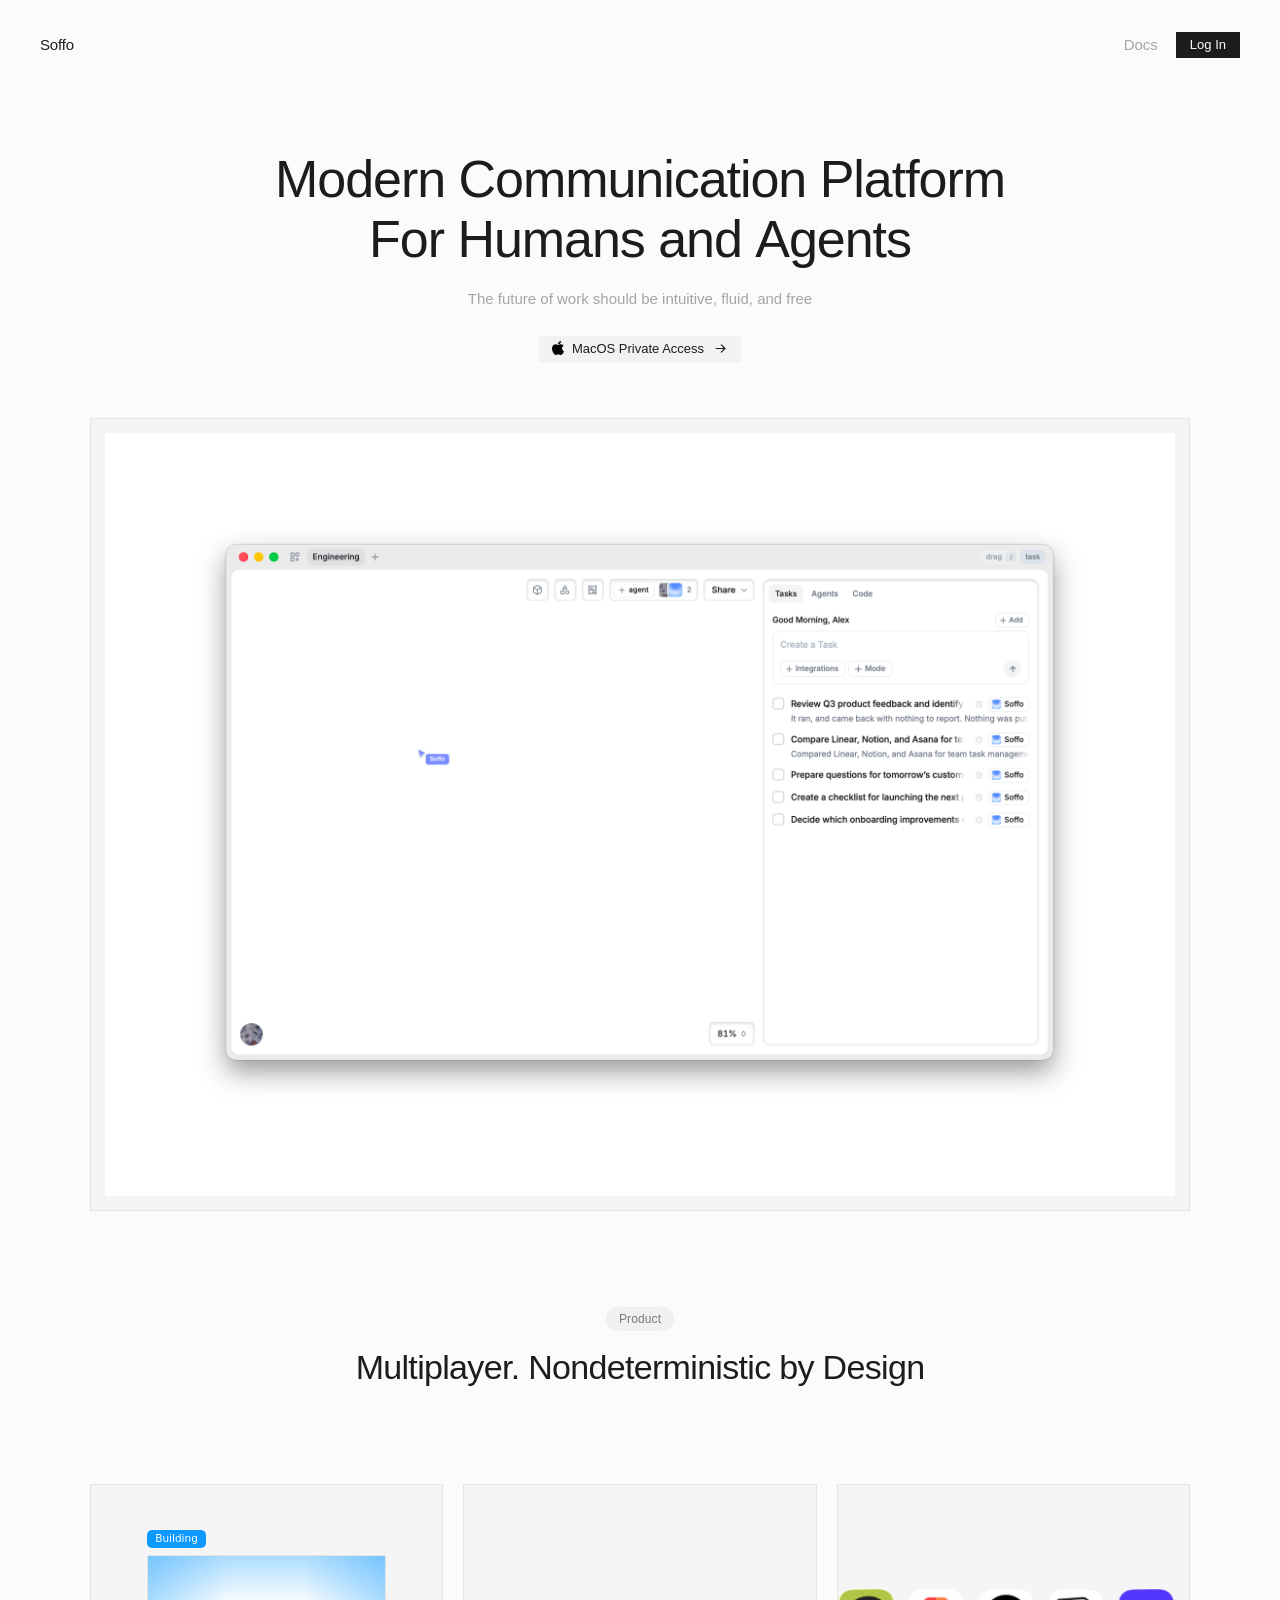
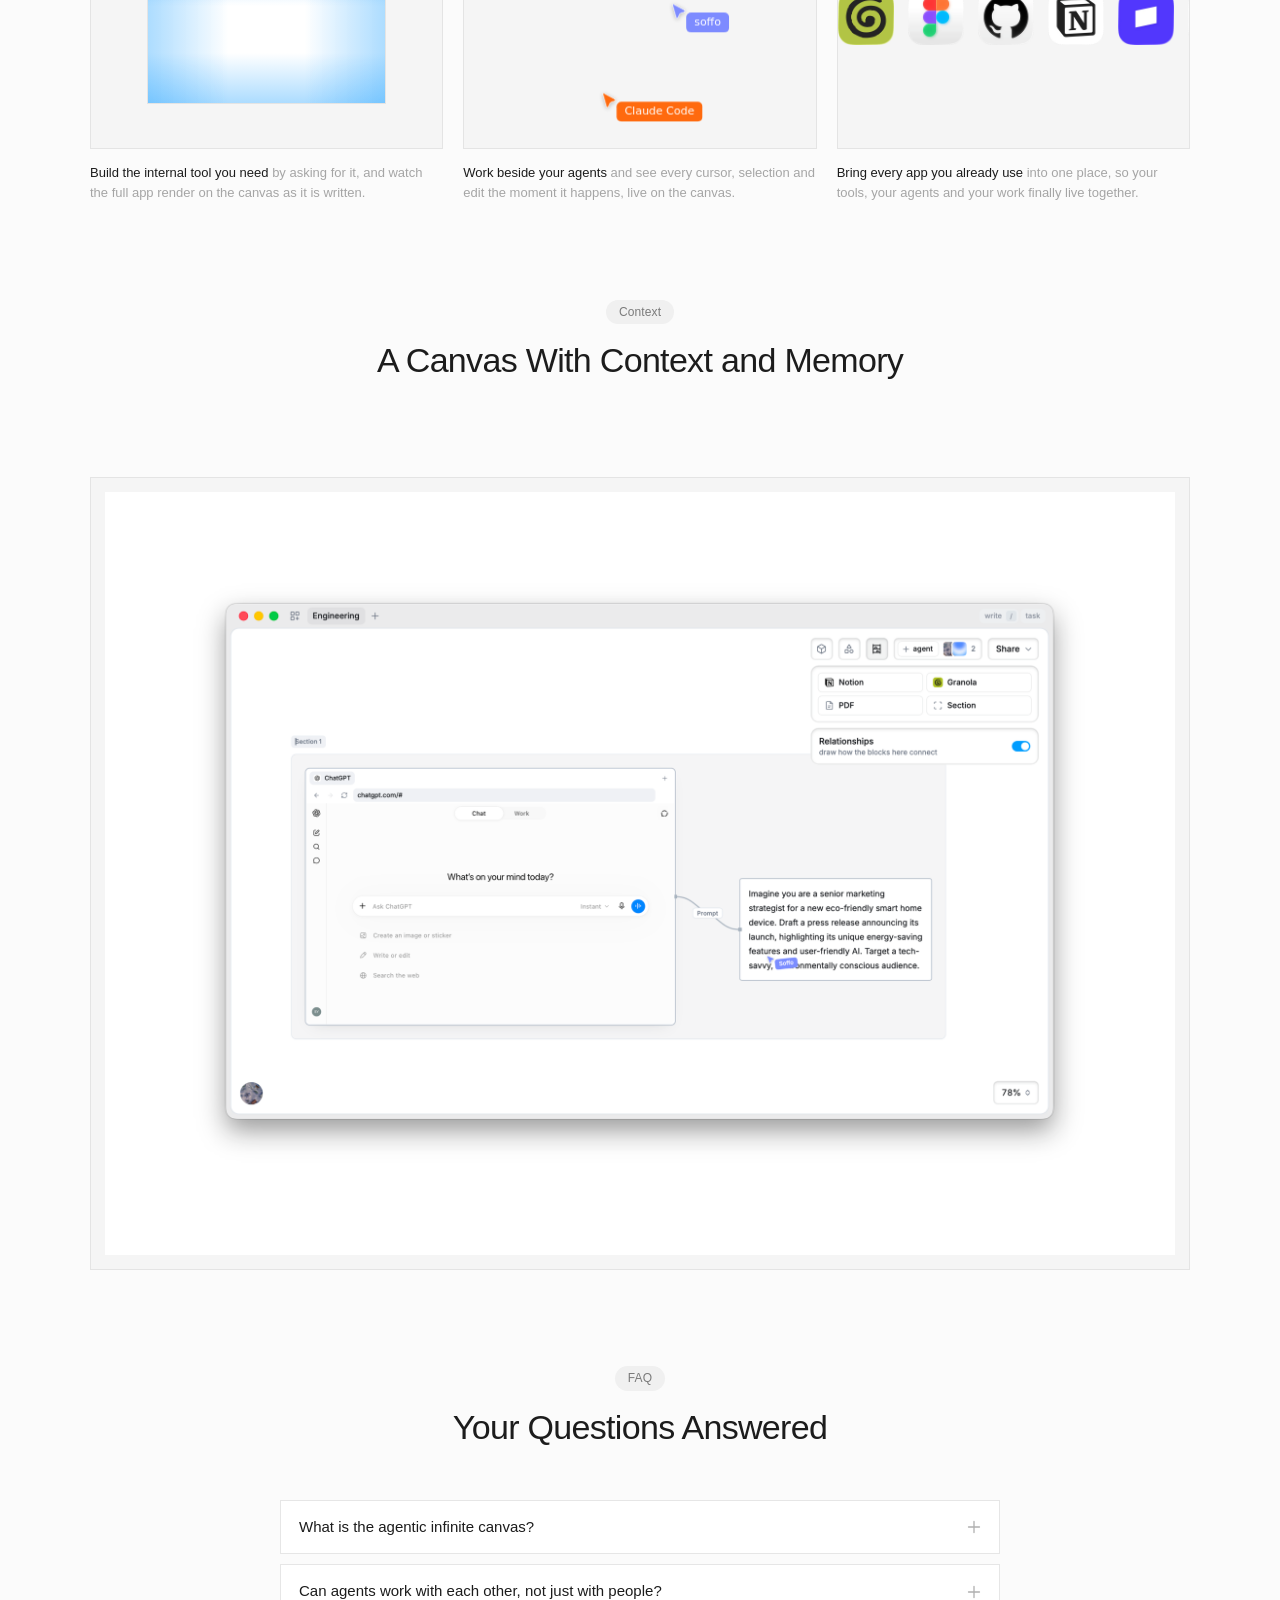
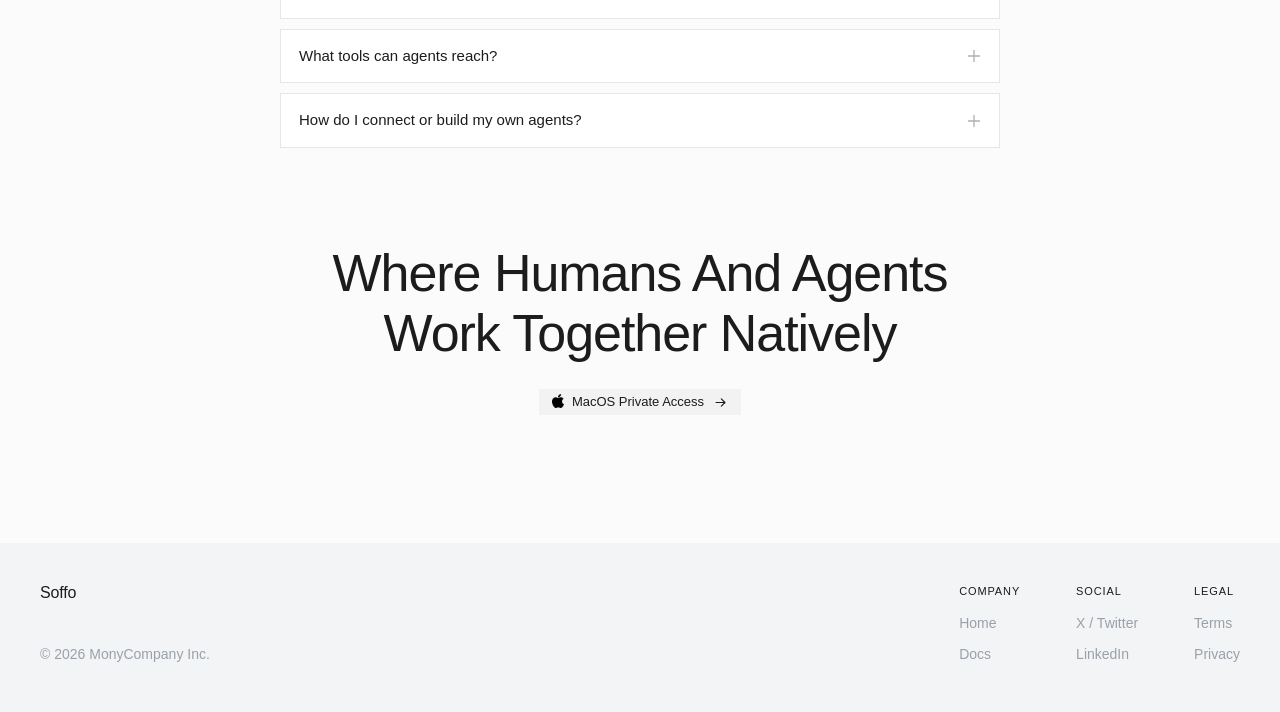
==== commit d0663465: "Give the header a way in, and the button a platform Docs was alone in the corner; it now shares a gr" ====
--- a/index.html
+++ b/index.html
@@ -11,7 +11,10 @@
 <body>
   <header class="topbar">
     <a class="wordmark" href="/" aria-label="Soffo home">Soffo</a>
-    <a class="nav-link" href="#">Docs</a>
+    <div class="nav-right">
+      <a class="nav-link" href="#">Docs</a>
+      <a class="nav-login" href="#">Log In</a>
+    </div>
   </header>
 
   <main class="hero">
@@ -23,7 +26,8 @@
 
     <div class="access">
       <button class="pill" type="button" aria-expanded="false" aria-controls="access-hero">
-        Get Private Access
+        <img class="pill-apple" src="images/apple.png" width="35" height="42" alt="" />
+        MacOS Private Access
         <svg class="pill-arrow" viewBox="0 0 16 16" width="13" height="13" aria-hidden="true">
           <path d="M2.5 8h11M9 3.5 13.5 8 9 12.5" fill="none" stroke="currentColor" stroke-width="1.4" stroke-linecap="round" stroke-linejoin="round"/>
         </svg>
@@ -197,7 +201,8 @@
 
     <div class="access">
       <button class="pill" type="button" aria-expanded="false" aria-controls="access-cta">
-        Get Private Access
+        <img class="pill-apple" src="images/apple.png" width="35" height="42" alt="" />
+        MacOS Private Access
         <svg class="pill-arrow" viewBox="0 0 16 16" width="13" height="13" aria-hidden="true">
           <path d="M2.5 8h11M9 3.5 13.5 8 9 12.5" fill="none" stroke="currentColor" stroke-width="1.4" stroke-linecap="round" stroke-linejoin="round"/>
         </svg>
--- a/styles.css
+++ b/styles.css
@@ -49,7 +49,7 @@
 }
 
 .wordmark,
-.nav-link {
+.nav-right {
   position: fixed;
   top: 36px;
   z-index: 20;
@@ -58,7 +58,16 @@
 }
 
 .wordmark { left: 40px; }
-.nav-link { right: 40px; }
+
+/* the pair is taller than the lone link it replaced, so it rides up by half
+   that overhang and Docs keeps standing on the wordmark's line */
+.nav-right {
+  right: 40px;
+  top: 32px;
+  display: flex;
+  align-items: center;
+  gap: 18px;
+}
 
 /* in the footer it is text in a column again, not a corner of the viewport */
 .foot-brand .wordmark {
@@ -94,6 +103,30 @@
 .nav-link:focus-visible {
   outline: 2px solid var(--ink);
   outline-offset: 3px;
+}
+
+/* the access pill's shape, inverted: the one thing here you can do now,
+   rather than ask for */
+.nav-login {
+  display: inline-flex;
+  align-items: center;
+  padding: 3px 14px;
+  background: var(--ink);
+  color: var(--bg);
+  font-size: 0.8125rem;
+  line-height: 1.5;
+  text-decoration: none;
+  white-space: nowrap;
+  transition: opacity 0.15s ease;
+}
+
+.nav-login:hover {
+  opacity: 0.78;
+}
+
+.nav-login:focus-visible {
+  outline: 2px solid var(--ink);
+  outline-offset: 2px;
 }
 
 /* ---------- Hero layout: title → desc → pill → shot → section title ---------- */
@@ -168,6 +201,15 @@
   outline-offset: 2px;
 }
 
+/* sits on the text's line, not its box: the mark reads as a first letter */
+.pill-apple {
+  flex: none;
+  display: block;
+  width: 12px;
+  height: auto;
+  margin: -2px -2px 0 -1px;
+}
+
 .pill-arrow {
   flex: none;
   display: block;
@@ -256,6 +298,16 @@
 
 .access-submit:hover {
   background: #000;
+}
+
+.access-submit[disabled] {
+  cursor: default;
+  opacity: 0.6;
+}
+
+/* sent, and staying sent */
+.access-submit.is-done {
+  opacity: 1;
 }
 
 .access-submit:focus-visible {
@@ -1262,9 +1314,8 @@
 
 @media (max-width: 640px) {
   .topbar { height: 42px; }
-  .wordmark, .nav-link { top: 24px; }
-  .wordmark { left: 24px; }
-  .nav-link { right: 24px; }
+  .wordmark { top: 24px; left: 24px; }
+  .nav-right { top: 20px; right: 24px; gap: 14px; }
   .features { grid-template-columns: 1fr; gap: 16px; margin-top: 64px; }
   .marquee-img { width: 48px; height: 48px; }
   .section-title { margin-top: 64px; }
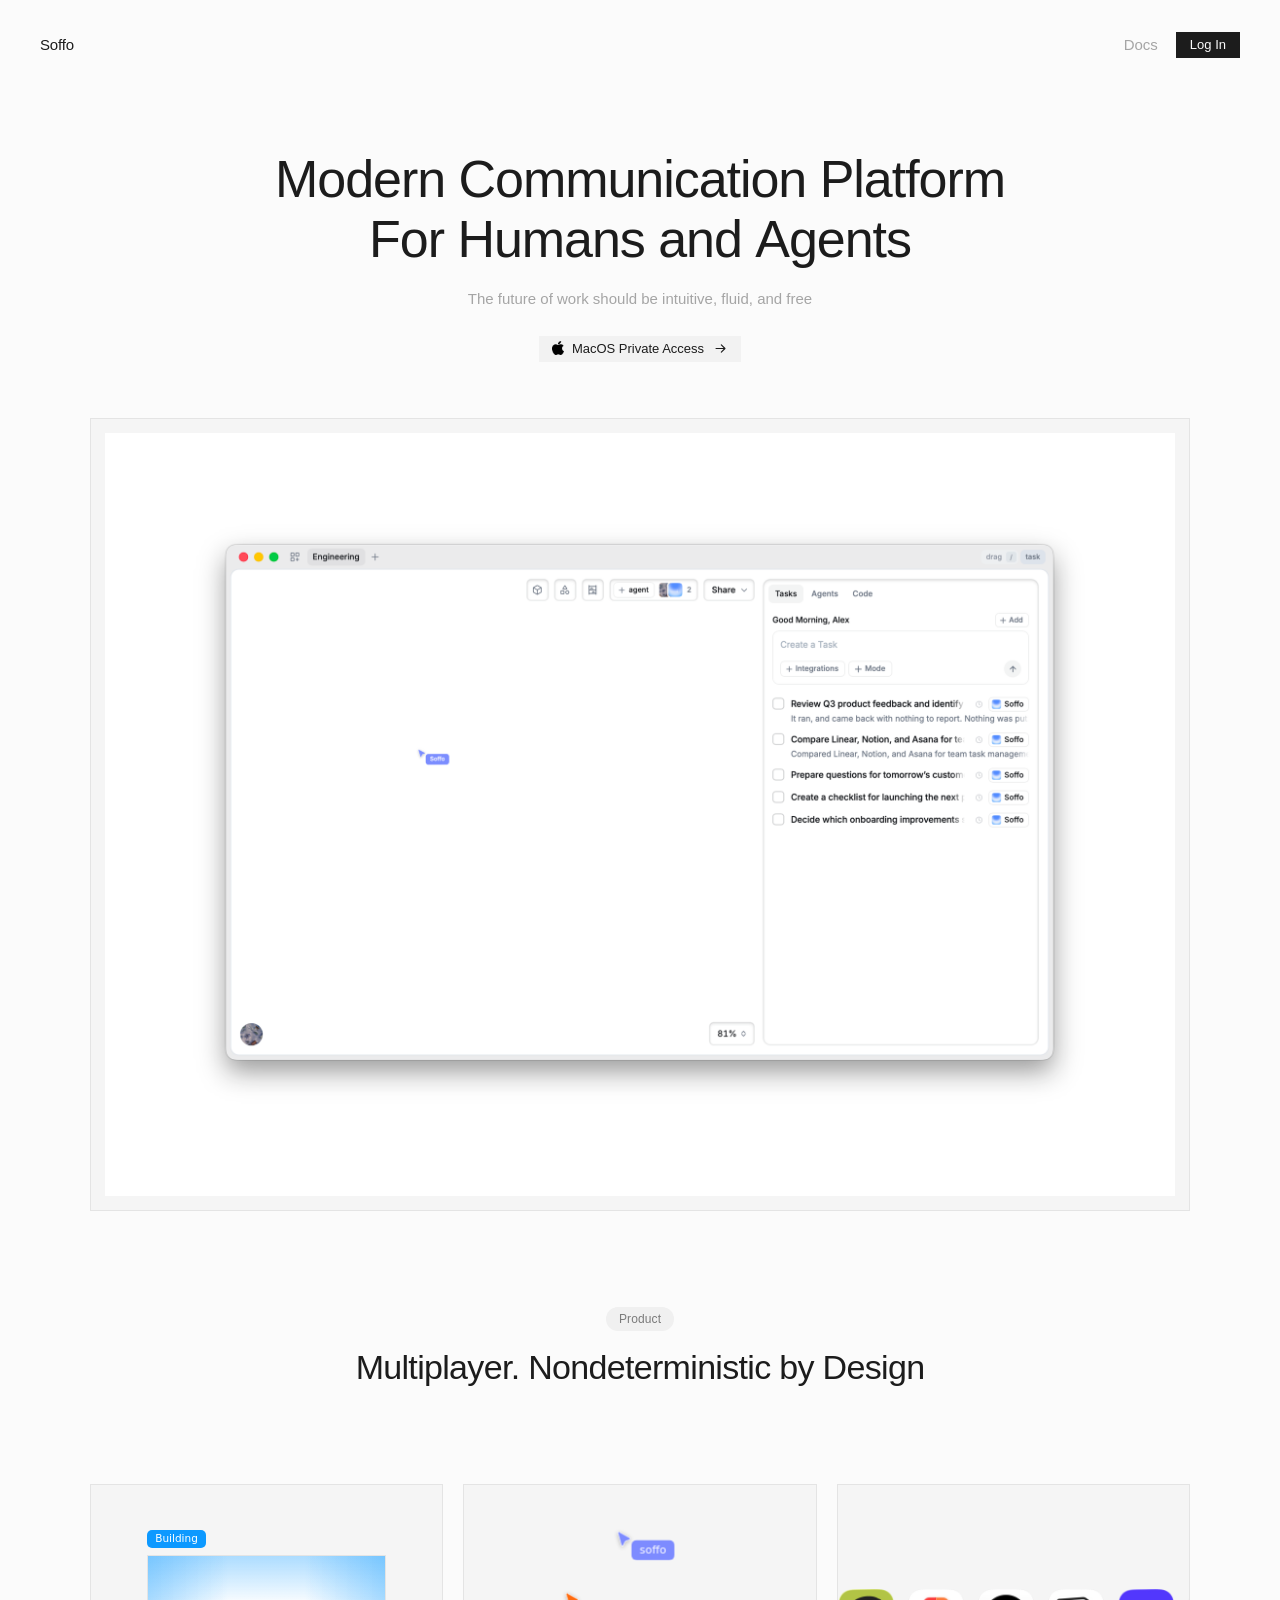
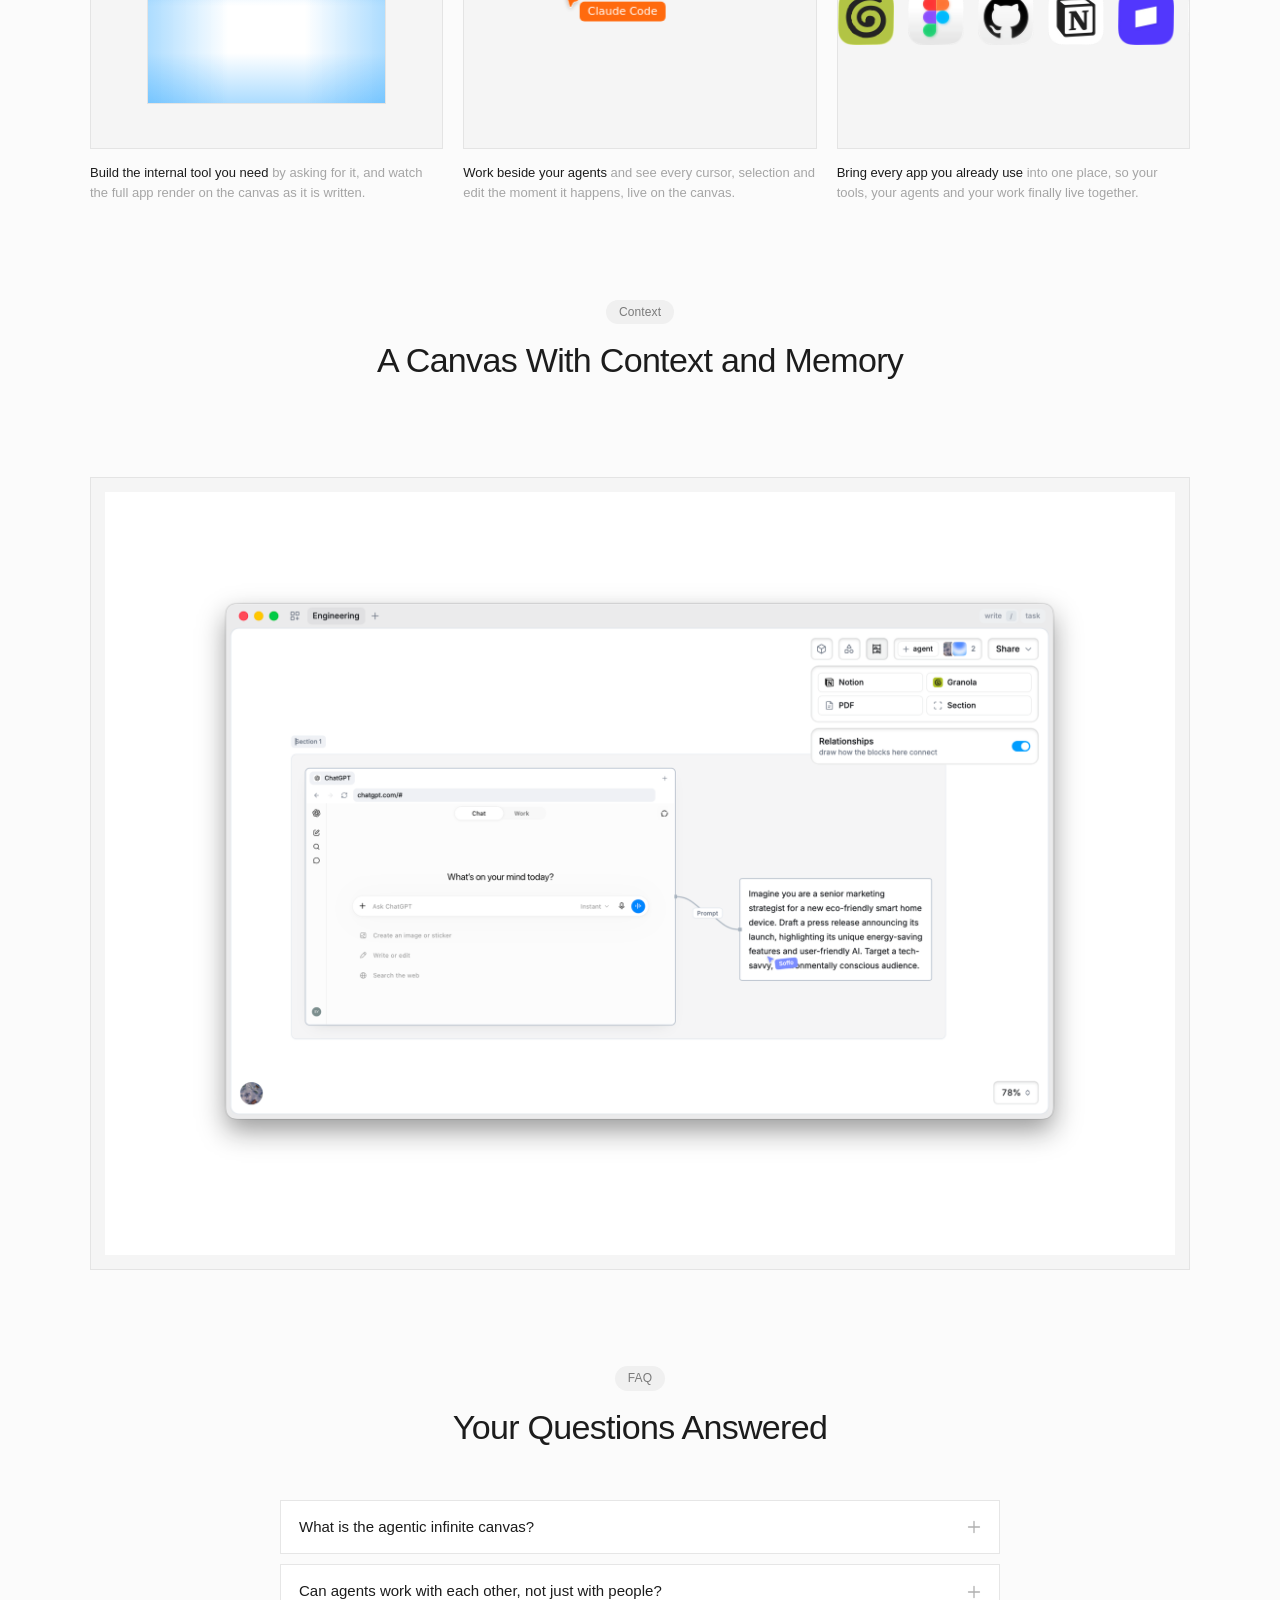
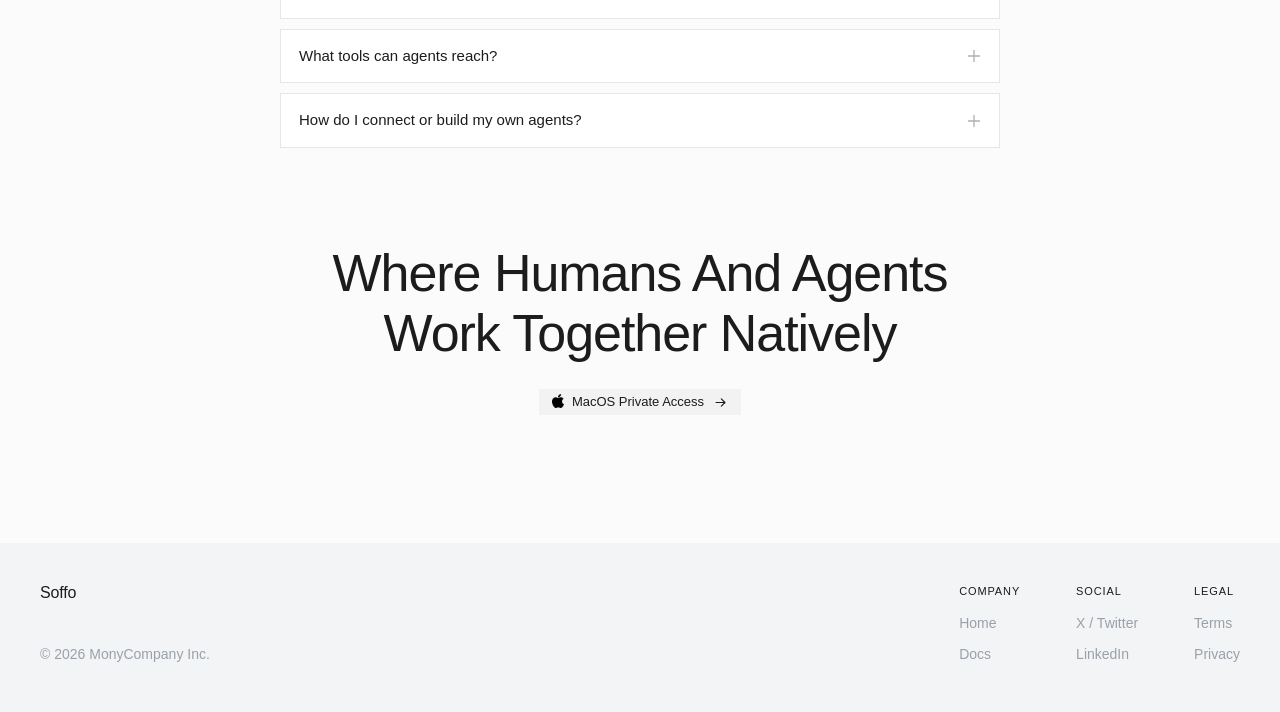
==== commit 35898f5d: "Send Log In to the app Co-Authored-By: Claude Opus 5 <noreply@anthropic.com>" ====
--- a/index.html
+++ b/index.html
@@ -13,7 +13,7 @@
     <a class="wordmark" href="/" aria-label="Soffo home">Soffo</a>
     <div class="nav-right">
       <a class="nav-link" href="#">Docs</a>
-      <a class="nav-login" href="#">Log In</a>
+      <a class="nav-login" href="https://app.getsoffo.com">Log In</a>
     </div>
   </header>
 
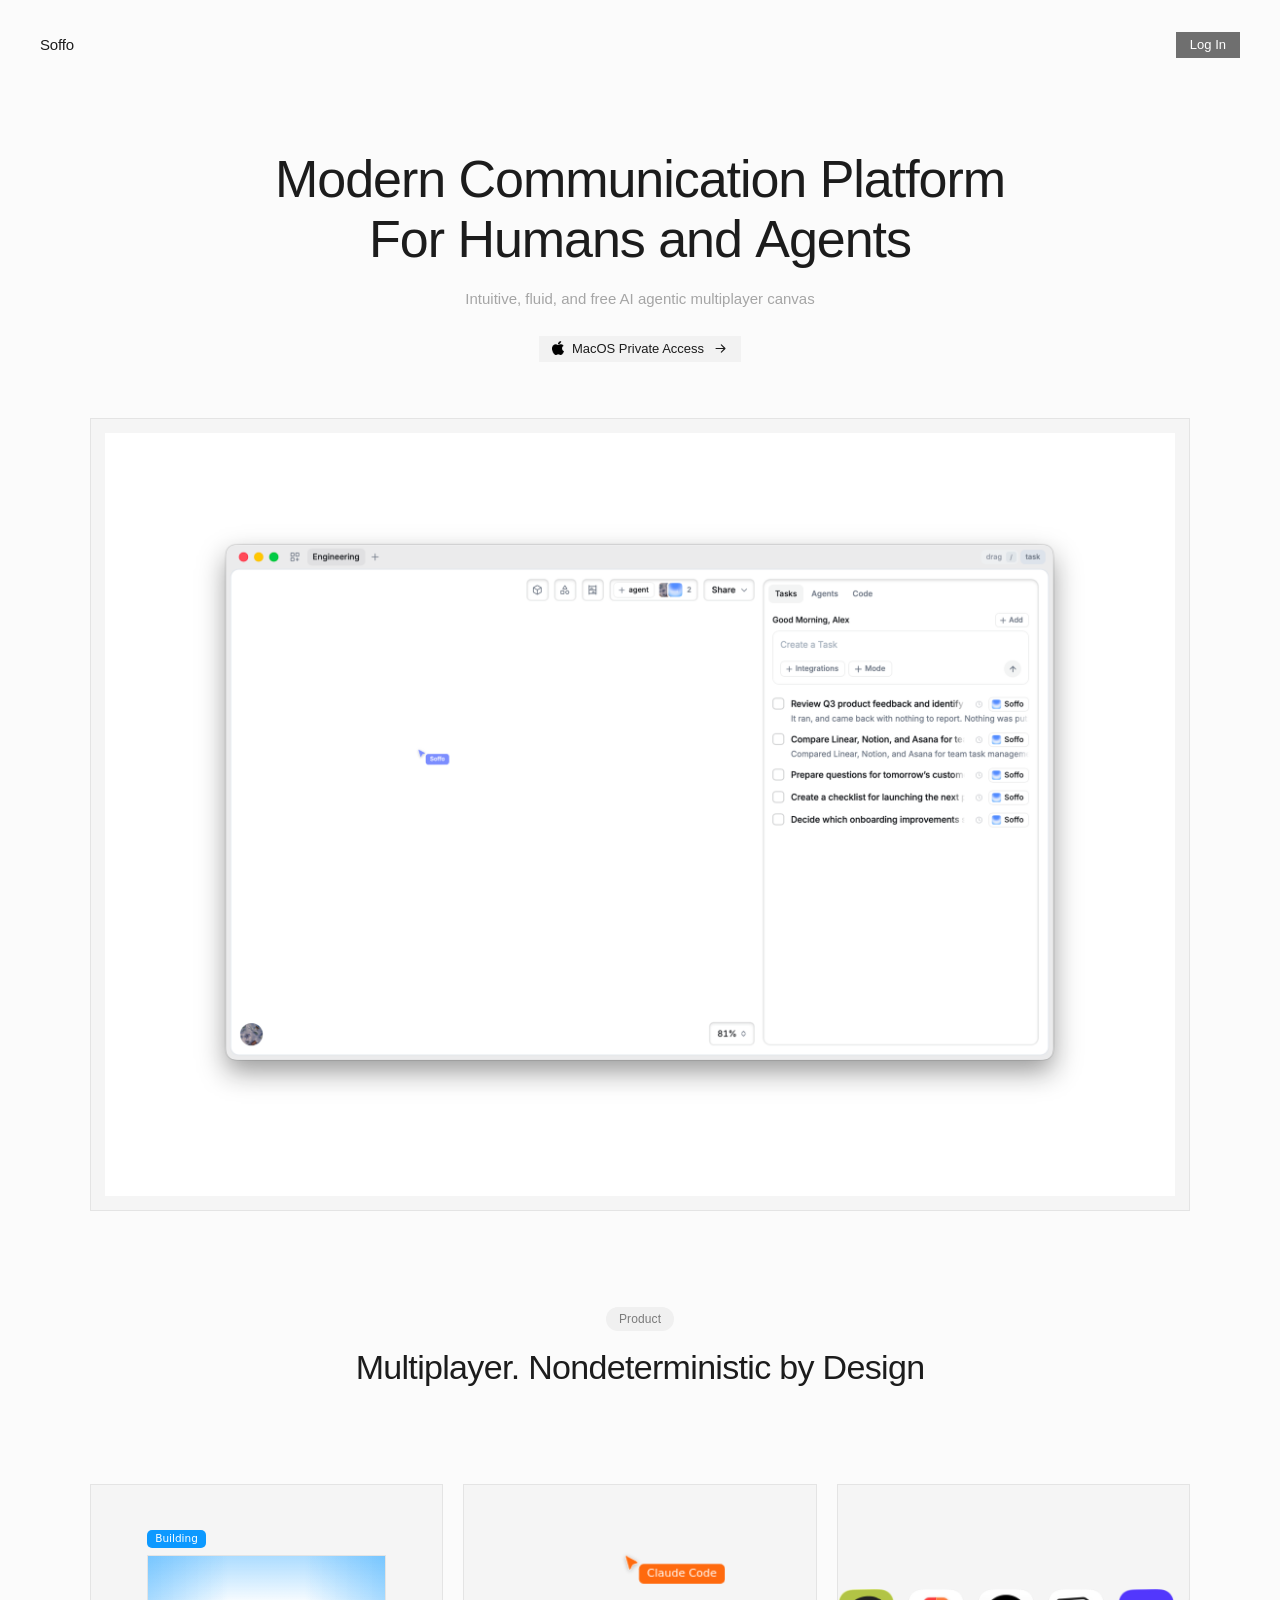
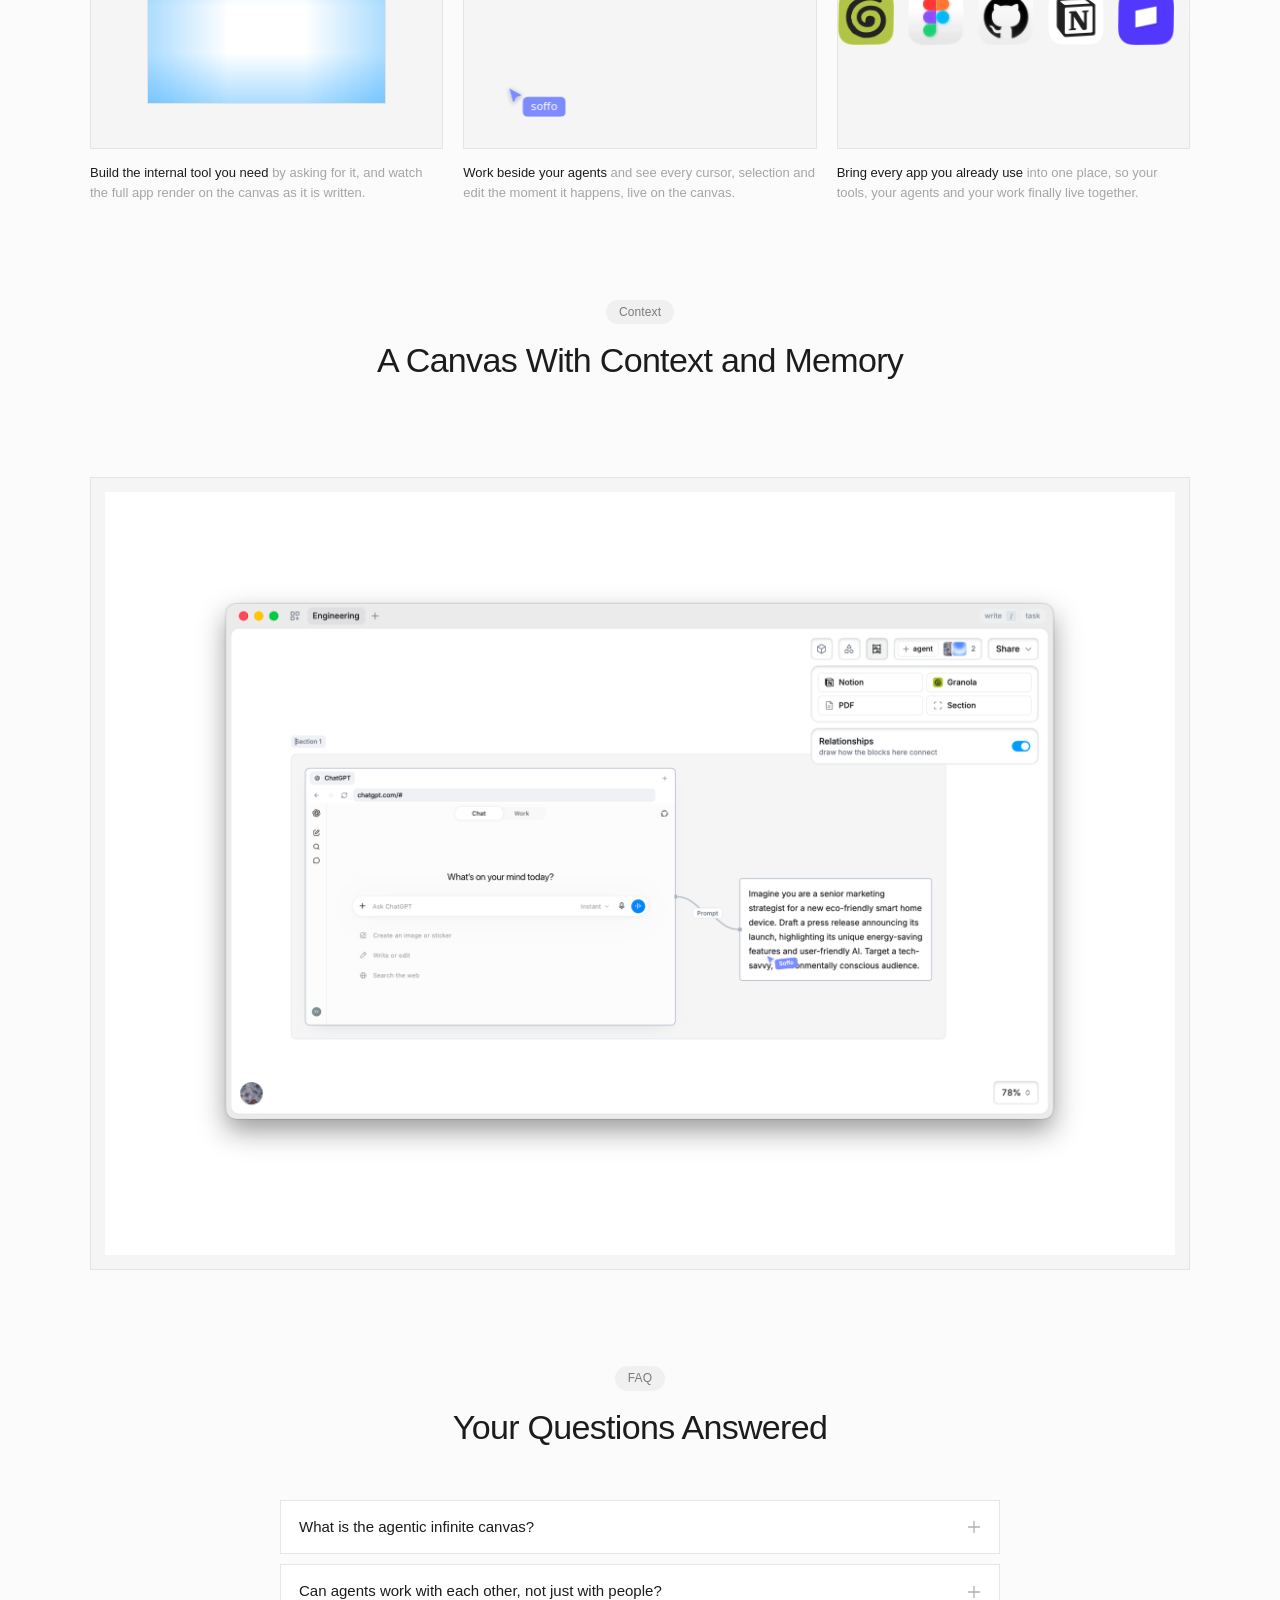
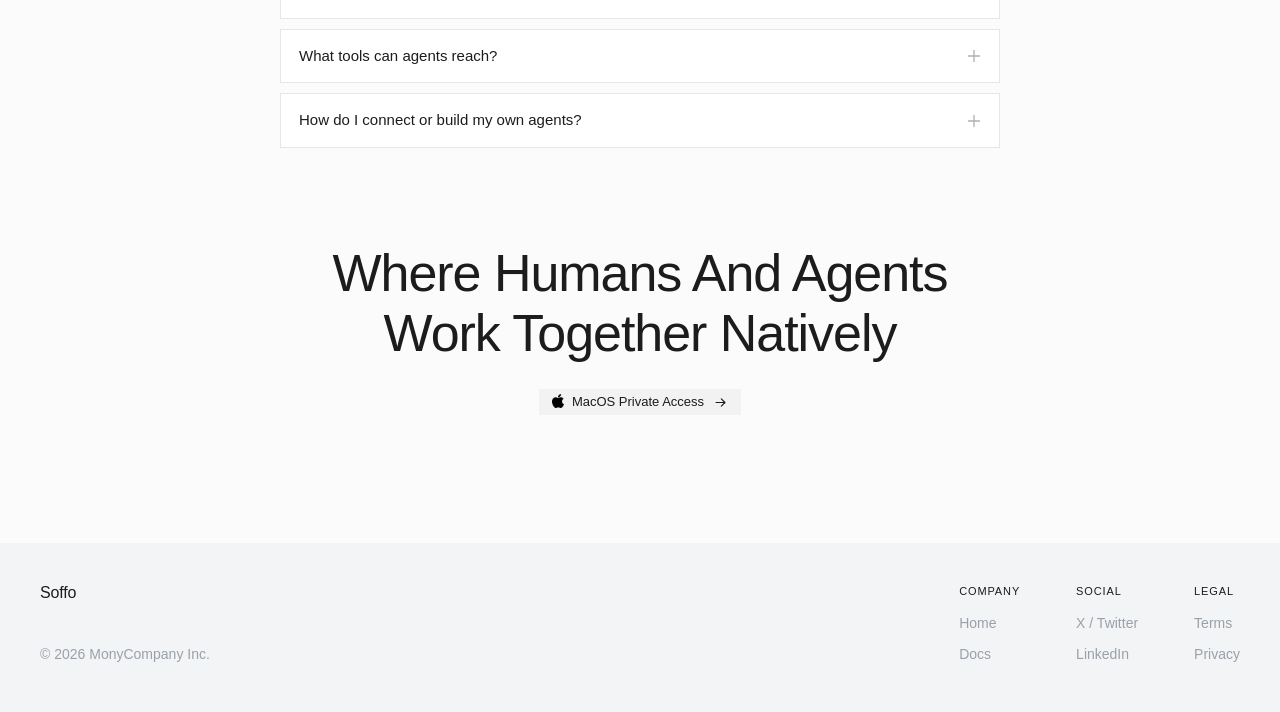
==== commit c51b8ac1: "Leave one thing in the corner, and say what this is Docs pointed nowhere, so the header now carries " ====
--- a/index.html
+++ b/index.html
@@ -12,7 +12,6 @@
   <header class="topbar">
     <a class="wordmark" href="/" aria-label="Soffo home">Soffo</a>
     <div class="nav-right">
-      <a class="nav-link" href="#">Docs</a>
       <a class="nav-login" href="https://app.getsoffo.com">Log In</a>
     </div>
   </header>
@@ -22,7 +21,7 @@
       <span class="line">Modern Communication Platform</span>
       <span class="line">For Humans and Agents</span>
     </h1>
-    <p class="hero-desc">The future of work should be intuitive, fluid, and free</p>
+    <p class="hero-desc">Intuitive, fluid, and free AI agentic multiplayer canvas</p>
 
     <div class="access">
       <button class="pill" type="button" aria-expanded="false" aria-controls="access-hero">
--- a/styles.css
+++ b/styles.css
@@ -105,23 +105,26 @@
   outline-offset: 3px;
 }
 
-/* the access pill's shape, inverted: the one thing here you can do now,
-   rather than ask for */
+/* the access pill's shape in grey: the way in for whoever already has one,
+   which is not what this page is here to sell */
 .nav-login {
   display: inline-flex;
   align-items: center;
   padding: 3px 14px;
-  background: var(--ink);
-  color: var(--bg);
+  /* dark enough to hold white type at 5:1 — the greys the links are set in
+     would not */
+  background: #6f6f6f;
+  color: #fff;
   font-size: 0.8125rem;
   line-height: 1.5;
   text-decoration: none;
   white-space: nowrap;
-  transition: opacity 0.15s ease;
-}
-
+  transition: background-color 0.15s ease;
+}
+
+/* the pill's convention: hover firms up rather than fades */
 .nav-login:hover {
-  opacity: 0.78;
+  background: #5c5c5c;
 }
 
 .nav-login:focus-visible {
@@ -521,7 +524,10 @@
 .chapters {
   display: none;
   position: fixed;
-  left: 20px;
+  /* its own 14px of padding is taken off the offset so the chapter labels
+     stand on the wordmark's 40px line — the box hangs left of it, the text
+     does not */
+  left: 26px;
   top: 50%;
   z-index: 15;
   width: 96px;
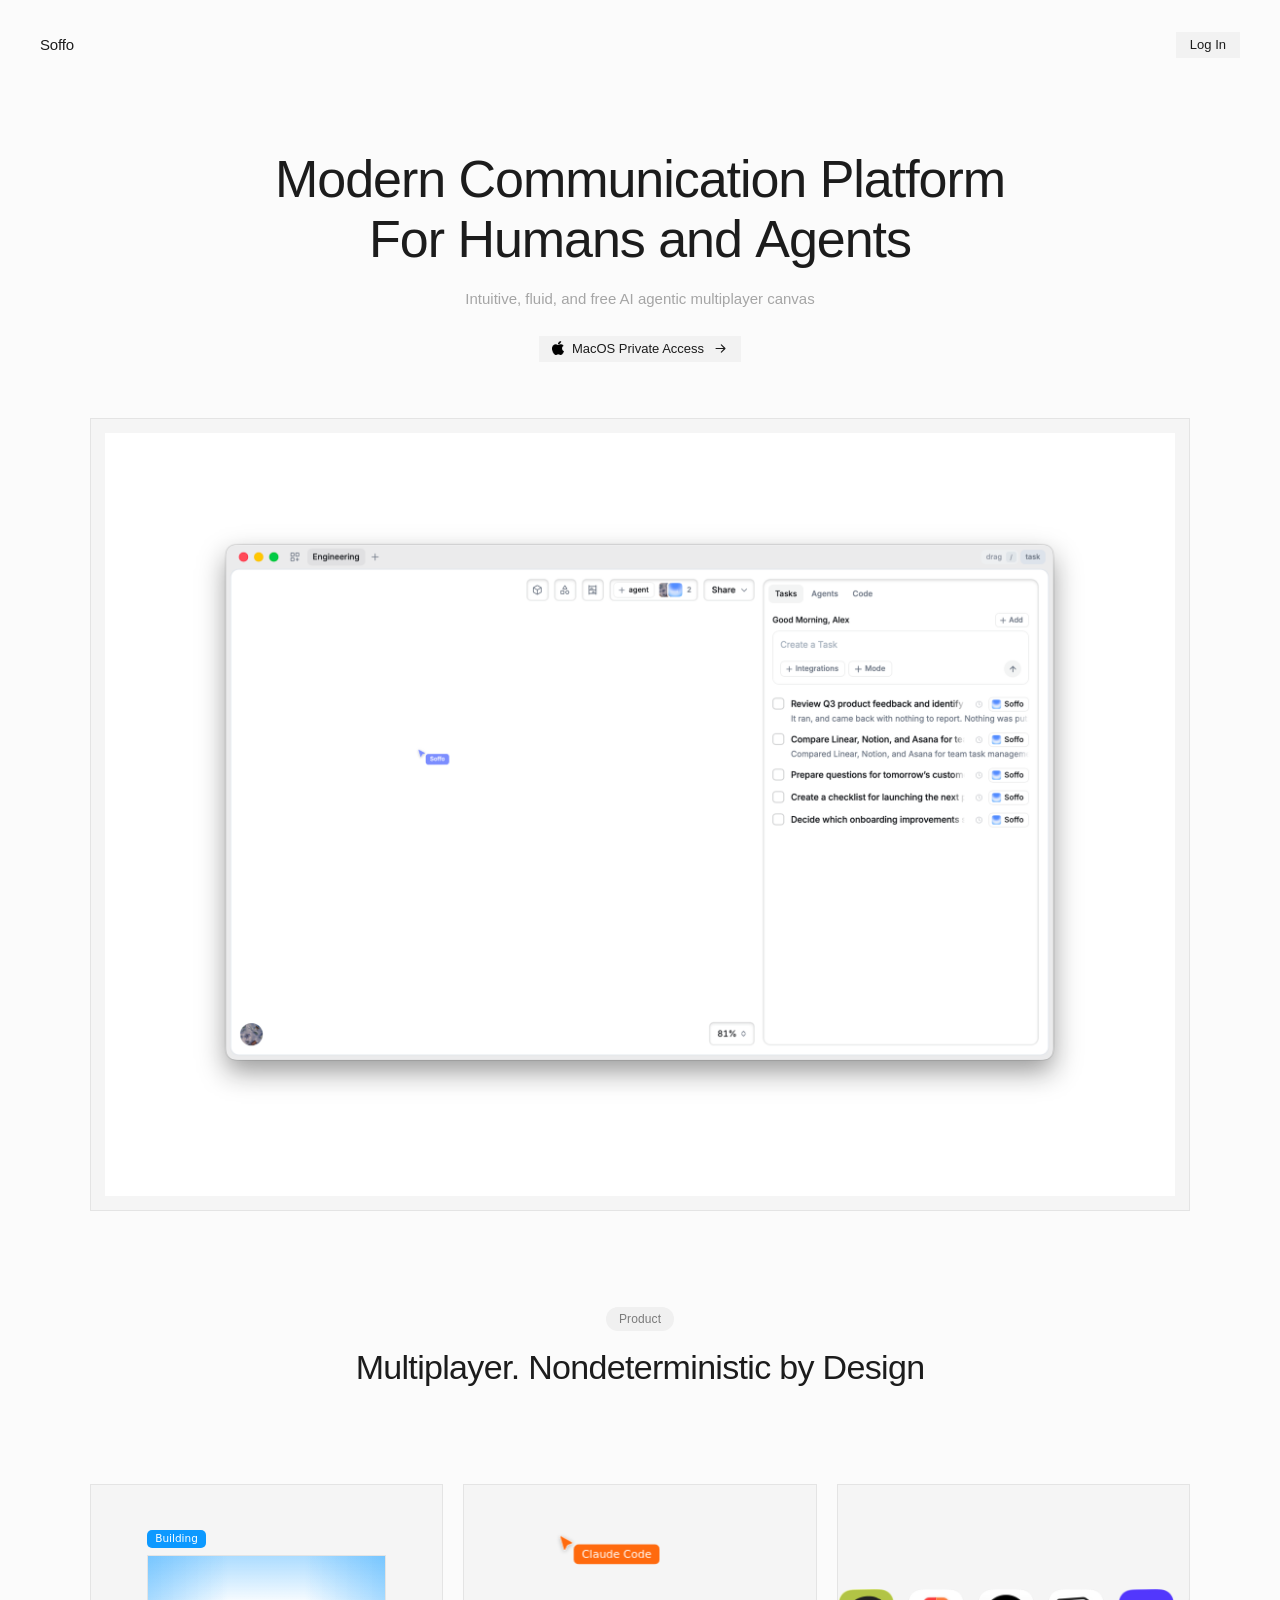
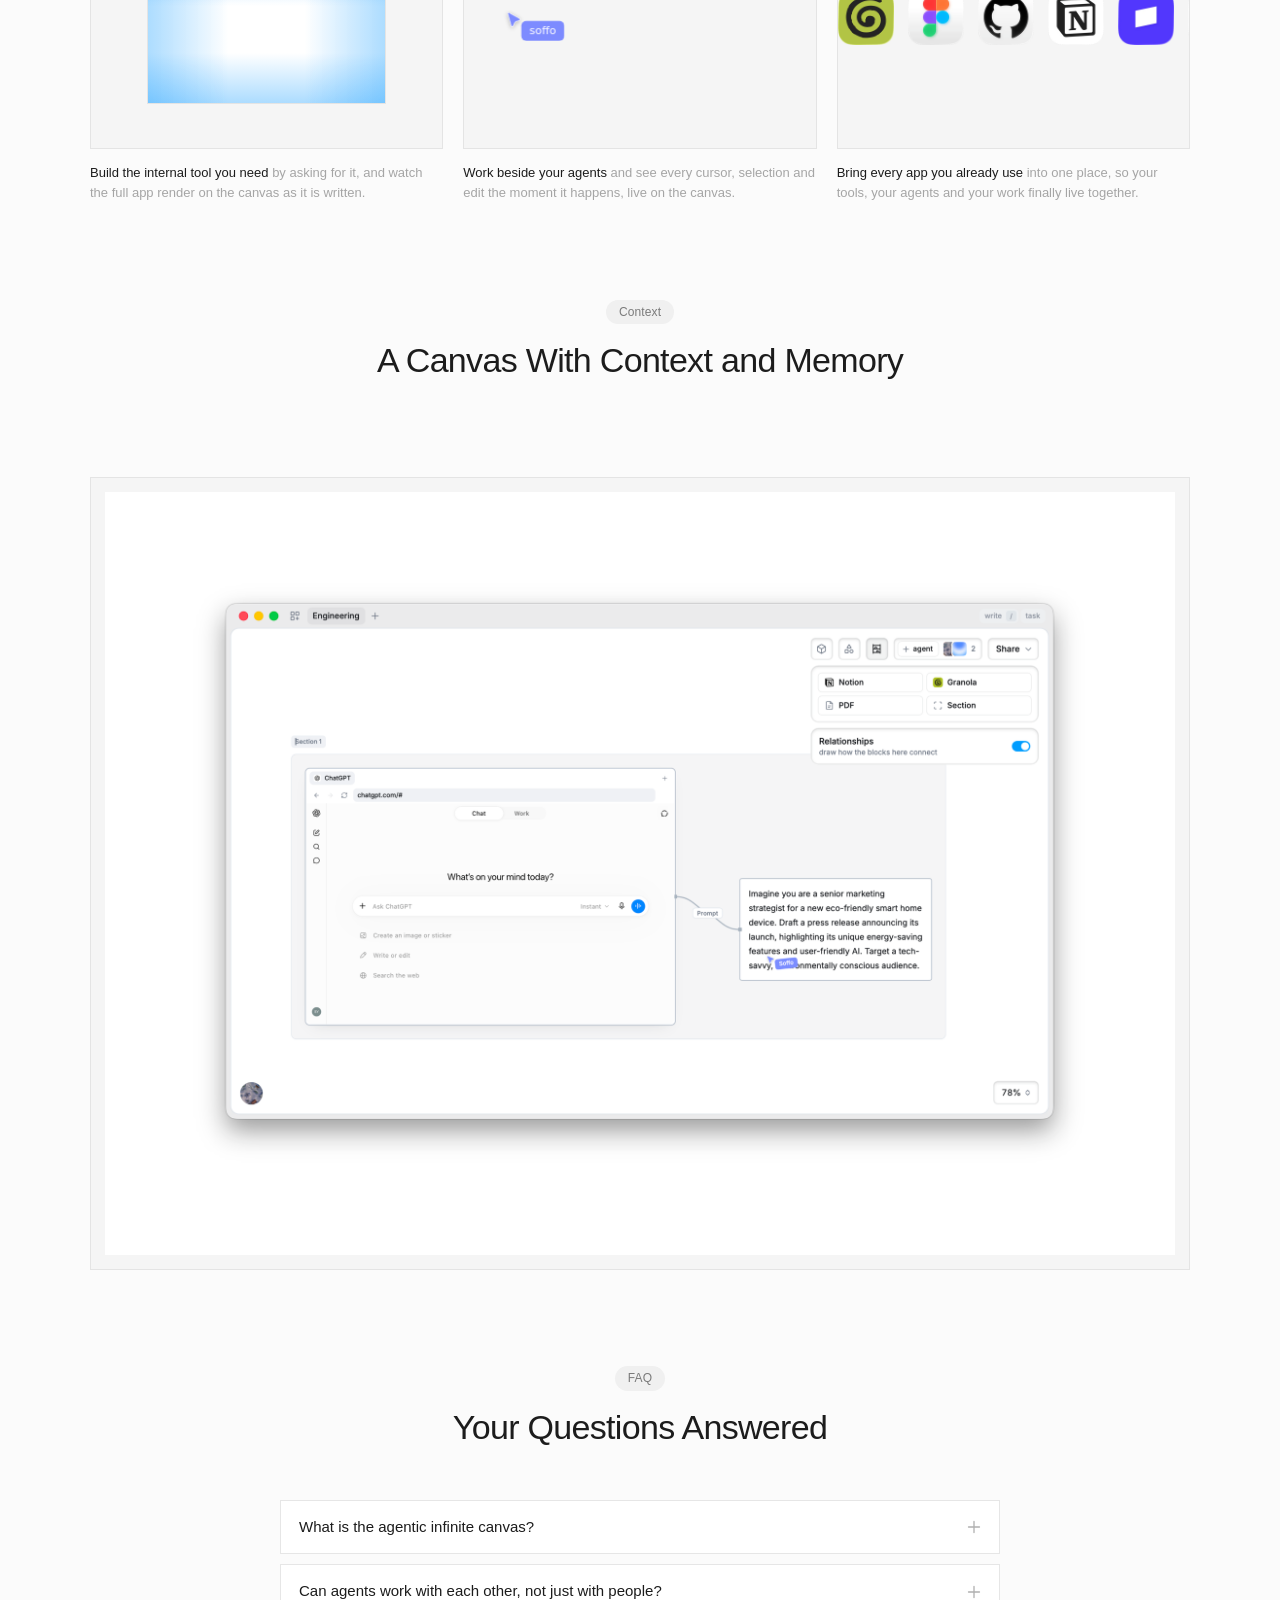
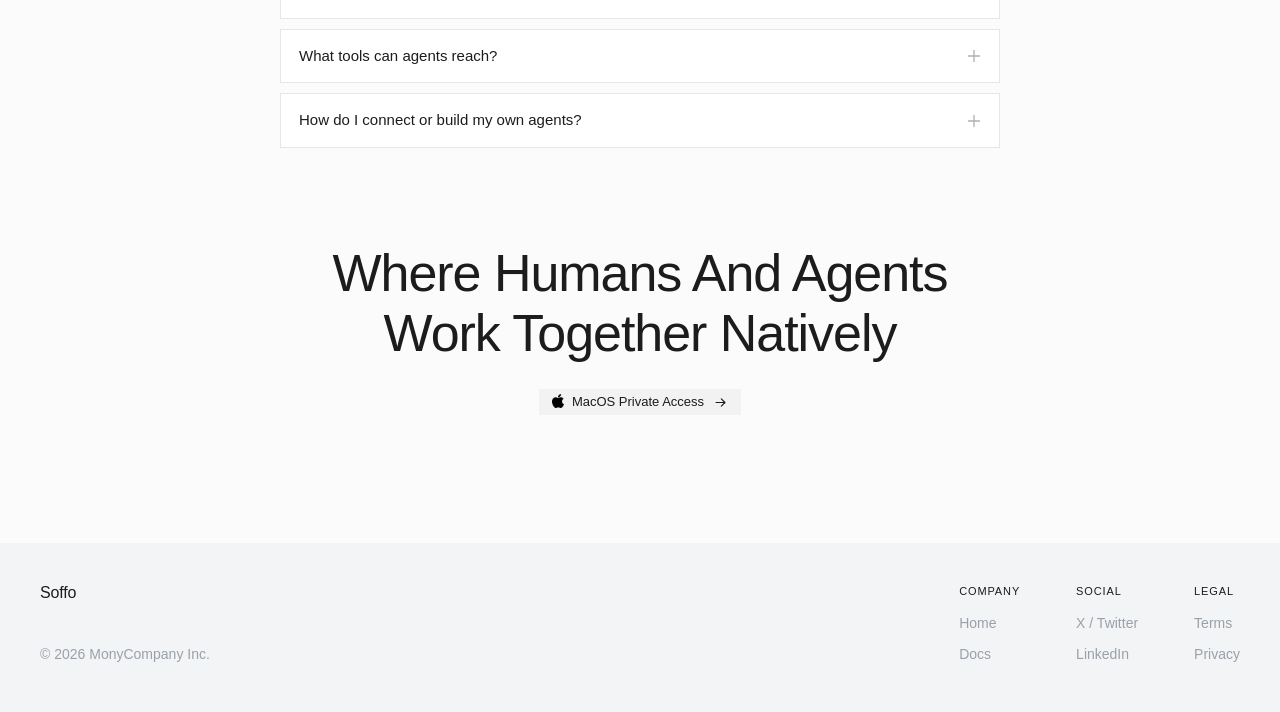
==== commit cacb1abb: "Give the Legal links two pages to point at Terms and a privacy policy, in the site's own hand: the L" ====
--- a/index.html
+++ b/index.html
@@ -254,8 +254,8 @@
       </div>
       <div class="foot-col">
         <h3>Legal</h3>
-        <a href="#">Terms</a>
-        <a href="#">Privacy</a>
+        <a href="/terms">Terms</a>
+        <a href="/privacy">Privacy</a>
       </div>
     </nav>
   </footer>
--- a/styles.css
+++ b/styles.css
@@ -105,16 +105,14 @@
   outline-offset: 3px;
 }
 
-/* the access pill's shape in grey: the way in for whoever already has one,
-   which is not what this page is here to sell */
+/* the access pill exactly — shape, fill and all: one button language, the
+   corner one just kept small */
 .nav-login {
   display: inline-flex;
   align-items: center;
   padding: 3px 14px;
-  /* dark enough to hold white type at 5:1 — the greys the links are set in
-     would not */
-  background: #6f6f6f;
-  color: #fff;
+  background: #f2f2f2;
+  color: var(--ink);
   font-size: 0.8125rem;
   line-height: 1.5;
   text-decoration: none;
@@ -122,9 +120,8 @@
   transition: background-color 0.15s ease;
 }
 
-/* the pill's convention: hover firms up rather than fades */
 .nav-login:hover {
-  background: #5c5c5c;
+  background: #e9e9e9;
 }
 
 .nav-login:focus-visible {
@@ -1338,3 +1335,109 @@
   .foot-copy { padding-top: 14px; }
   .foot-nav { gap: 40px; }
 }
+
+/* ---------- Legal pages ---------- */
+
+/* The hero centers because it is a poster. This is a document, so it is one
+   column, left aligned, with a margin every line can start against. */
+.legal {
+  width: 100%;
+  max-width: 700px;
+  flex: 1;
+  margin: 0 auto;
+  padding: 88px 40px 112px;
+  text-align: left;
+}
+
+/* the section label from the home page, standing at the top of the document
+   instead of between two of them */
+.legal .eyebrow {
+  display: inline-block;
+  margin-top: 0;
+}
+
+.legal-title {
+  margin: 16px 0 0;
+  font-weight: 400;
+  font-size: min(2.125rem, 7.4vw);
+  line-height: 1.2;
+  letter-spacing: -0.02em;
+}
+
+.legal-meta {
+  margin: 10px 0 0;
+  font-size: 0.875rem;
+  line-height: 1.6;
+  color: #9aa1a8;
+}
+
+.legal-intro {
+  margin: 30px 0 0;
+  font-size: 1rem;
+  line-height: 1.7;
+  color: var(--ink);
+}
+
+/* the headings stay close to full ink and the prose sits a shade off it, so
+   the numbers carry the structure without a size jump doing it for them */
+.legal h2 {
+  margin: 42px 0 0;
+  font-size: 1rem;
+  font-weight: 500;
+  line-height: 1.4;
+  letter-spacing: -0.01em;
+  color: var(--ink);
+}
+
+.legal p,
+.legal li {
+  font-size: 0.9375rem;
+  line-height: 1.75;
+  color: #45494d;
+}
+
+.legal p { margin: 12px 0 0; }
+
+.legal ul {
+  margin: 12px 0 0;
+  padding-left: 20px;
+}
+
+.legal li { margin-top: 7px; }
+
+.legal li::marker { color: #c2c8cd; }
+
+.legal b {
+  font-weight: 500;
+  color: var(--ink);
+}
+
+.legal a {
+  color: var(--ink);
+  text-decoration: underline;
+  text-decoration-thickness: 1px;
+  text-decoration-color: #c9ced3;
+  text-underline-offset: 3px;
+  transition: text-decoration-color 0.15s ease;
+}
+
+.legal a:hover {
+  text-decoration-color: var(--ink);
+}
+
+.legal a:focus-visible {
+  outline: 2px solid var(--ink);
+  outline-offset: 3px;
+}
+
+/* the other half of the pair, offered once this one is read out */
+.legal-more {
+  margin-top: 56px;
+  padding-top: 26px;
+  border-top: 1px solid #ececec;
+}
+
+@media (max-width: 640px) {
+  .legal { padding: 56px 24px 80px; }
+  .legal h2 { margin-top: 36px; }
+}
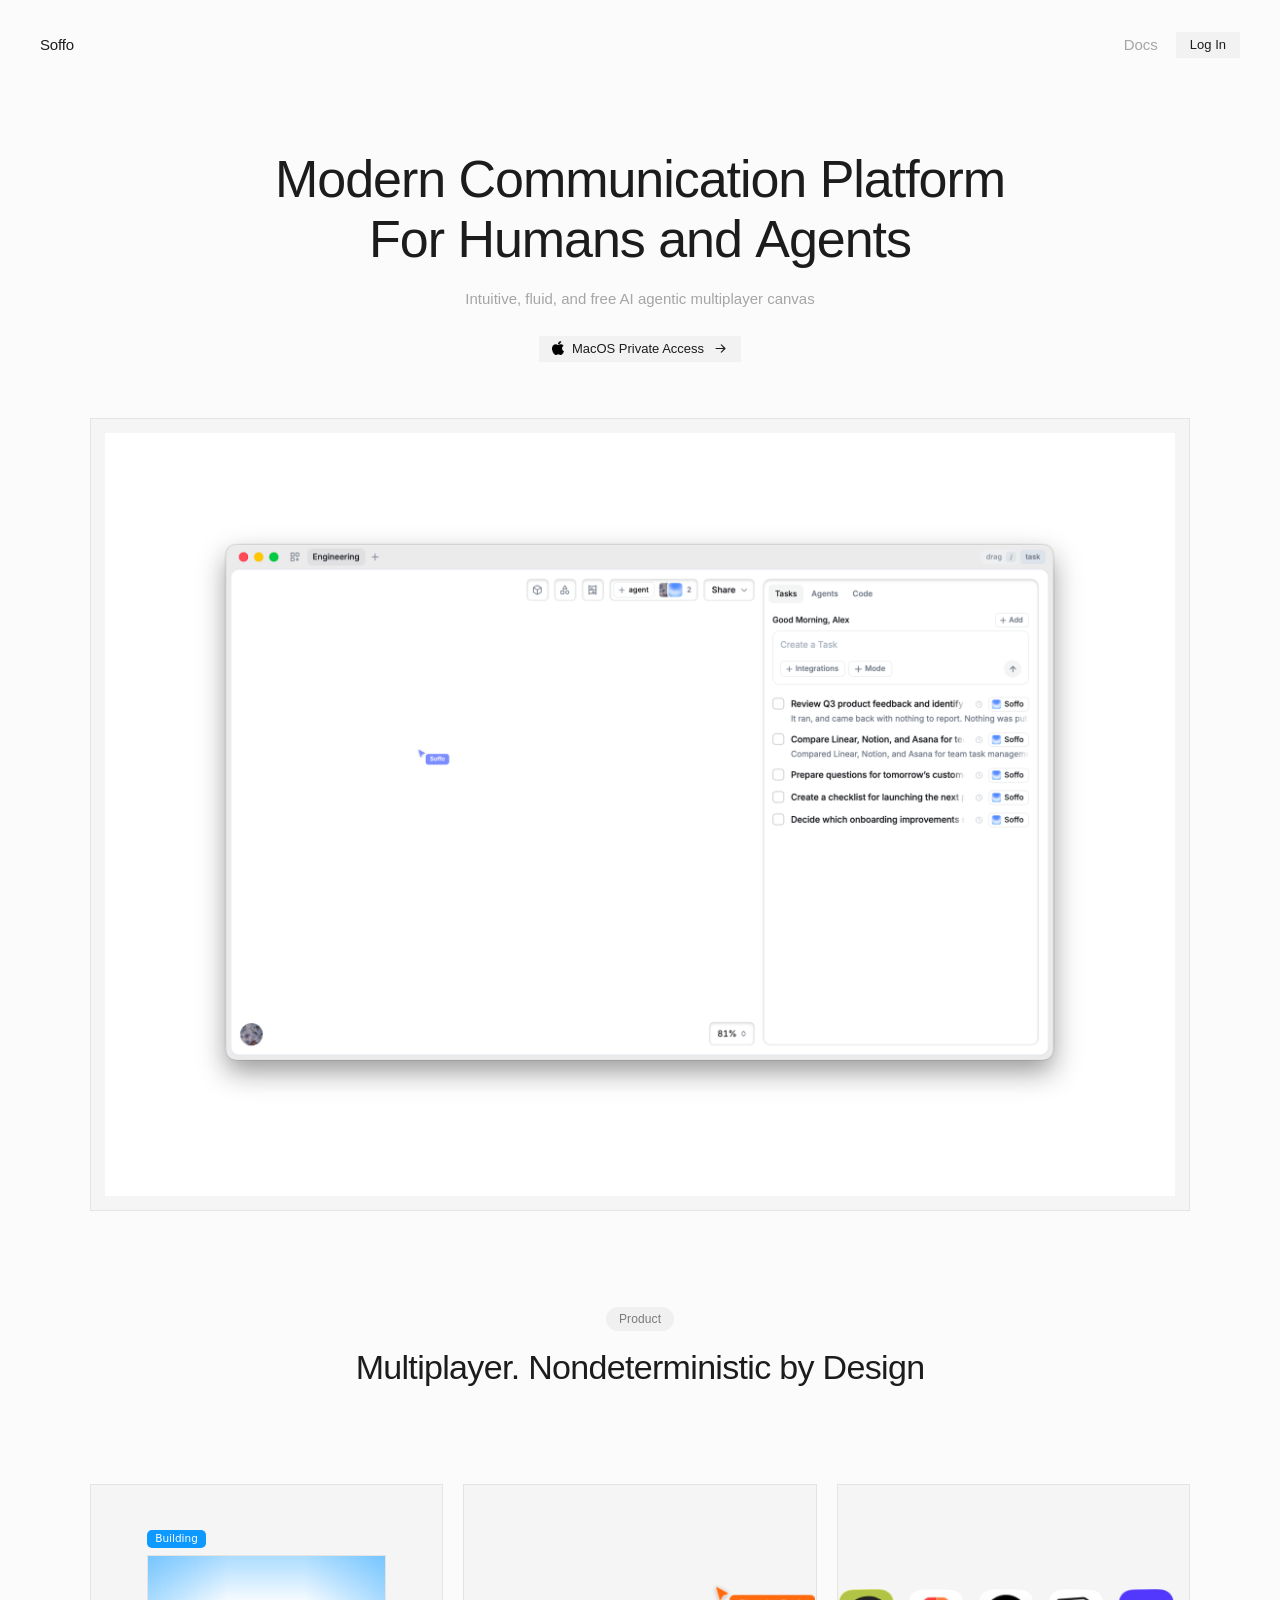
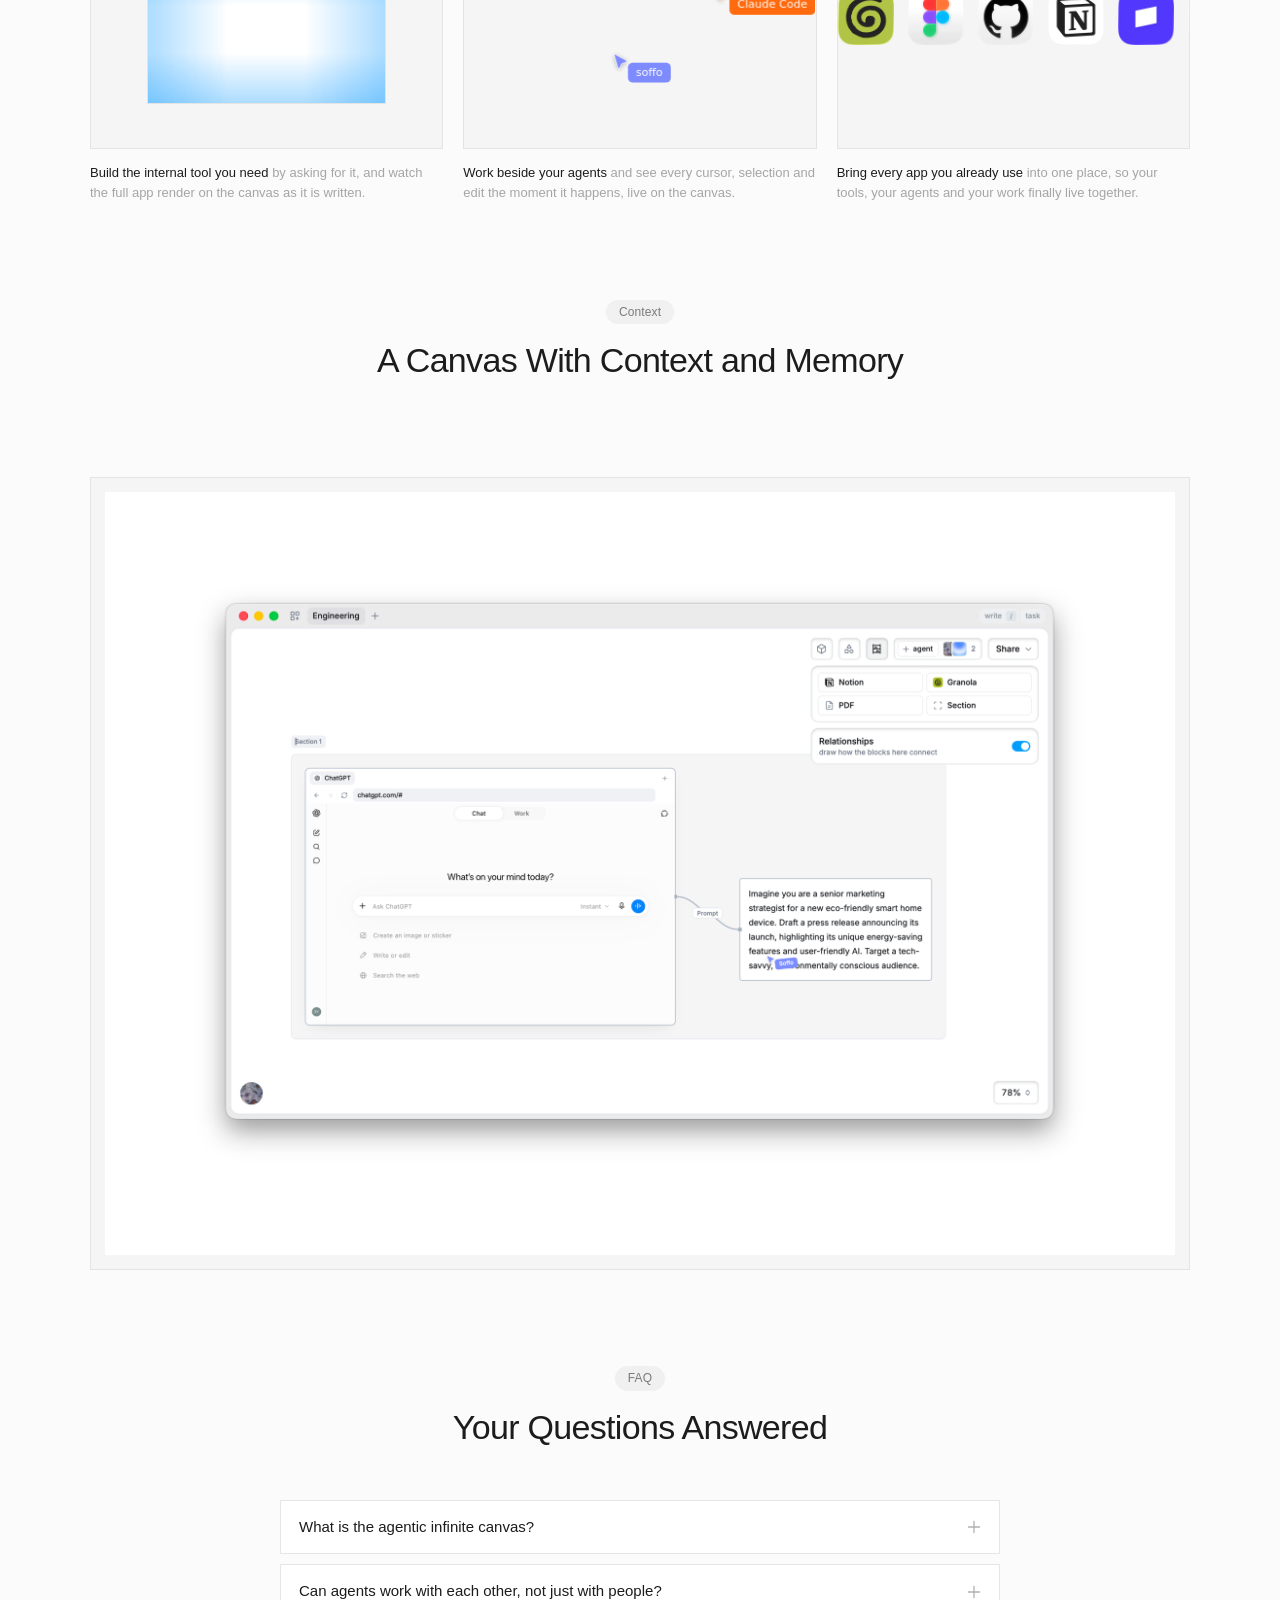
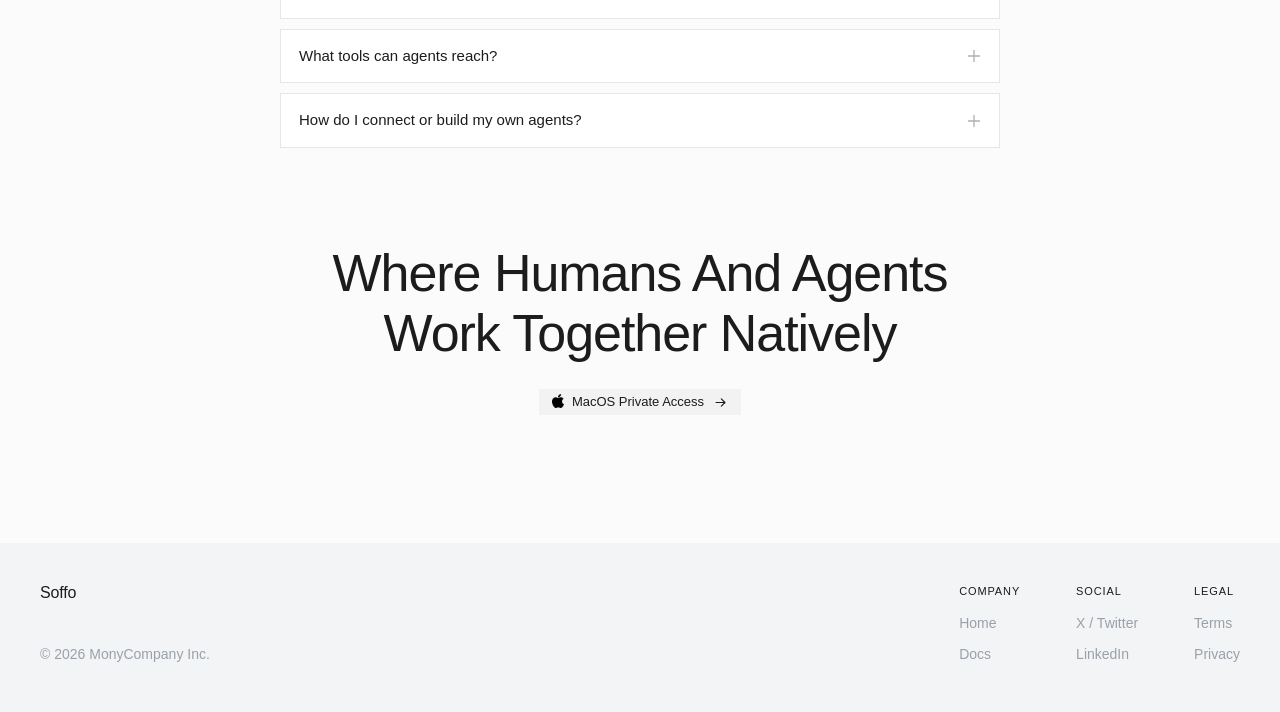
==== commit 4f3e963a: "Give the Docs links a page to point at Docs left the header because it pointed nowhere, and the foot" ====
--- a/index.html
+++ b/index.html
@@ -12,6 +12,7 @@
   <header class="topbar">
     <a class="wordmark" href="/" aria-label="Soffo home">Soffo</a>
     <div class="nav-right">
+      <a class="nav-link" href="/docs">Docs</a>
       <a class="nav-login" href="https://app.getsoffo.com">Log In</a>
     </div>
   </header>
@@ -245,7 +246,7 @@
       <div class="foot-col">
         <h3>Company</h3>
         <a href="/">Home</a>
-        <a href="#">Docs</a>
+        <a href="/docs">Docs</a>
       </div>
       <div class="foot-col">
         <h3>Social</h3>
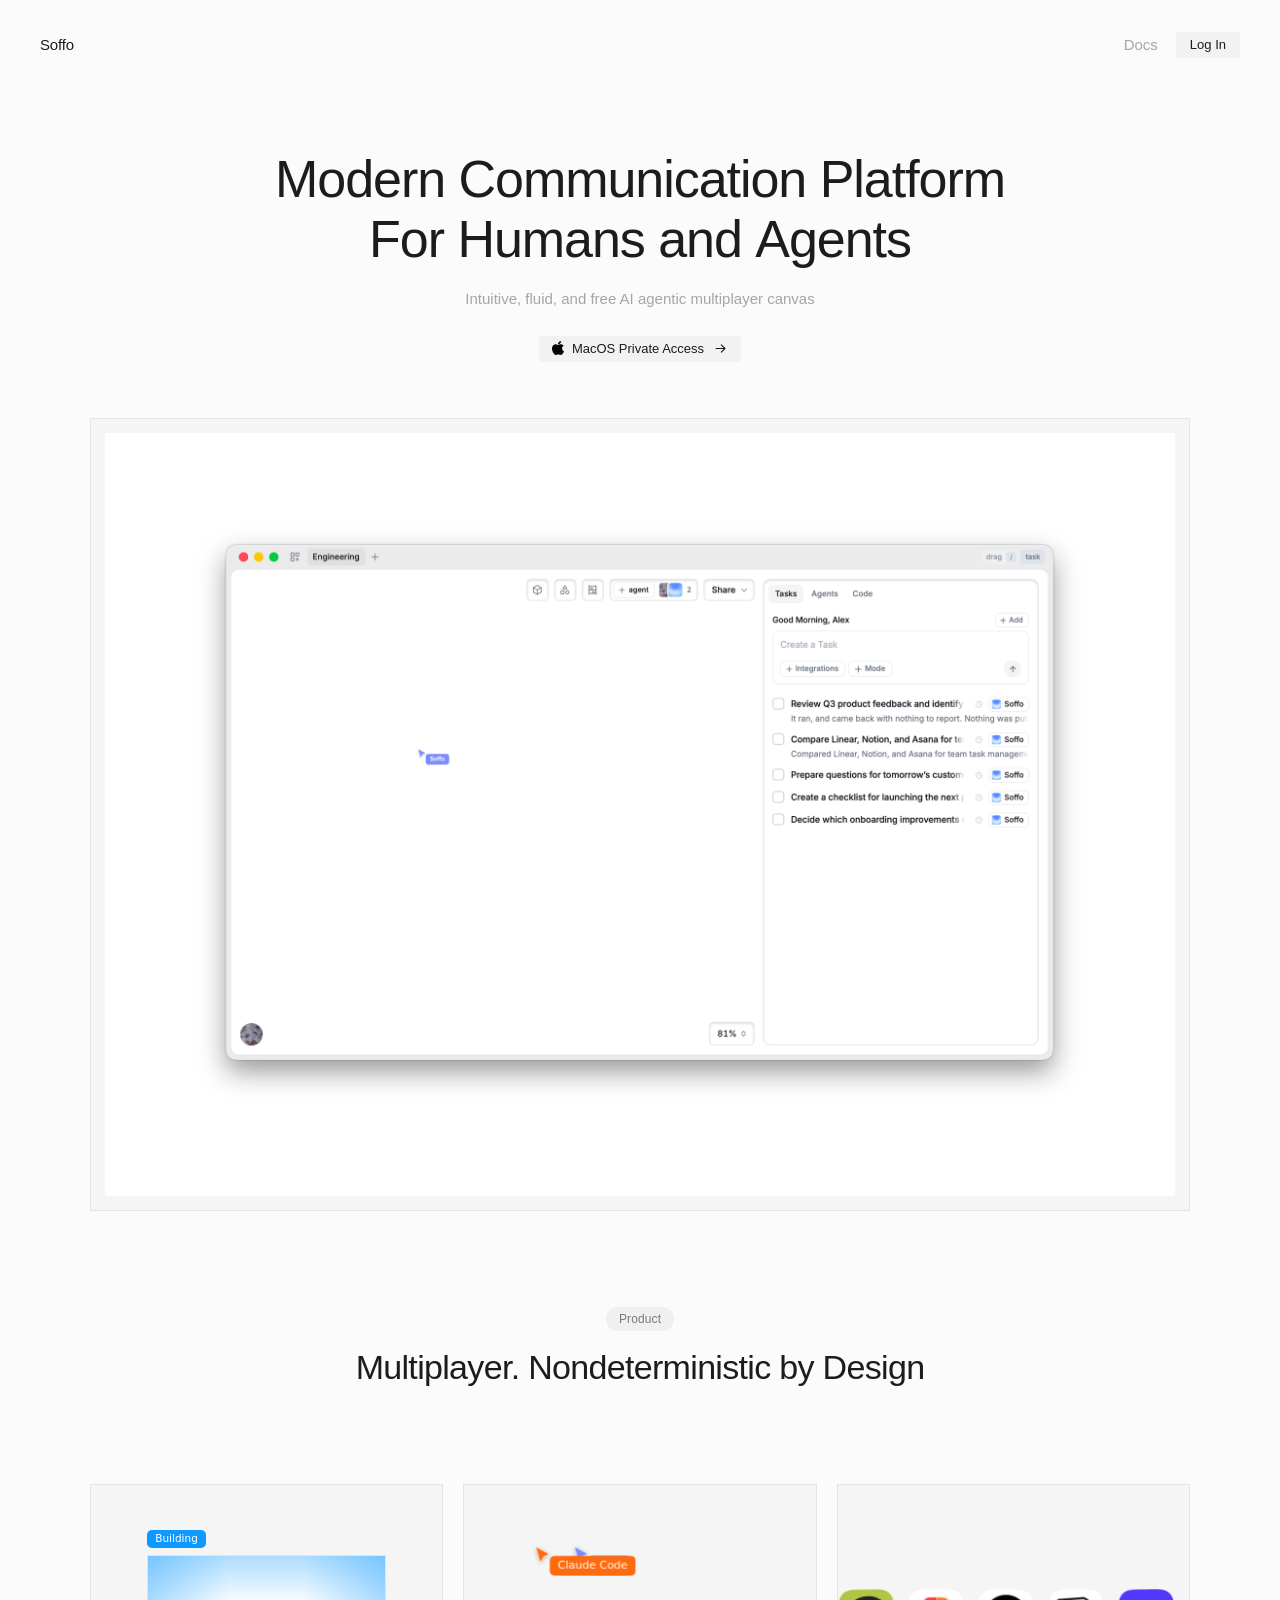
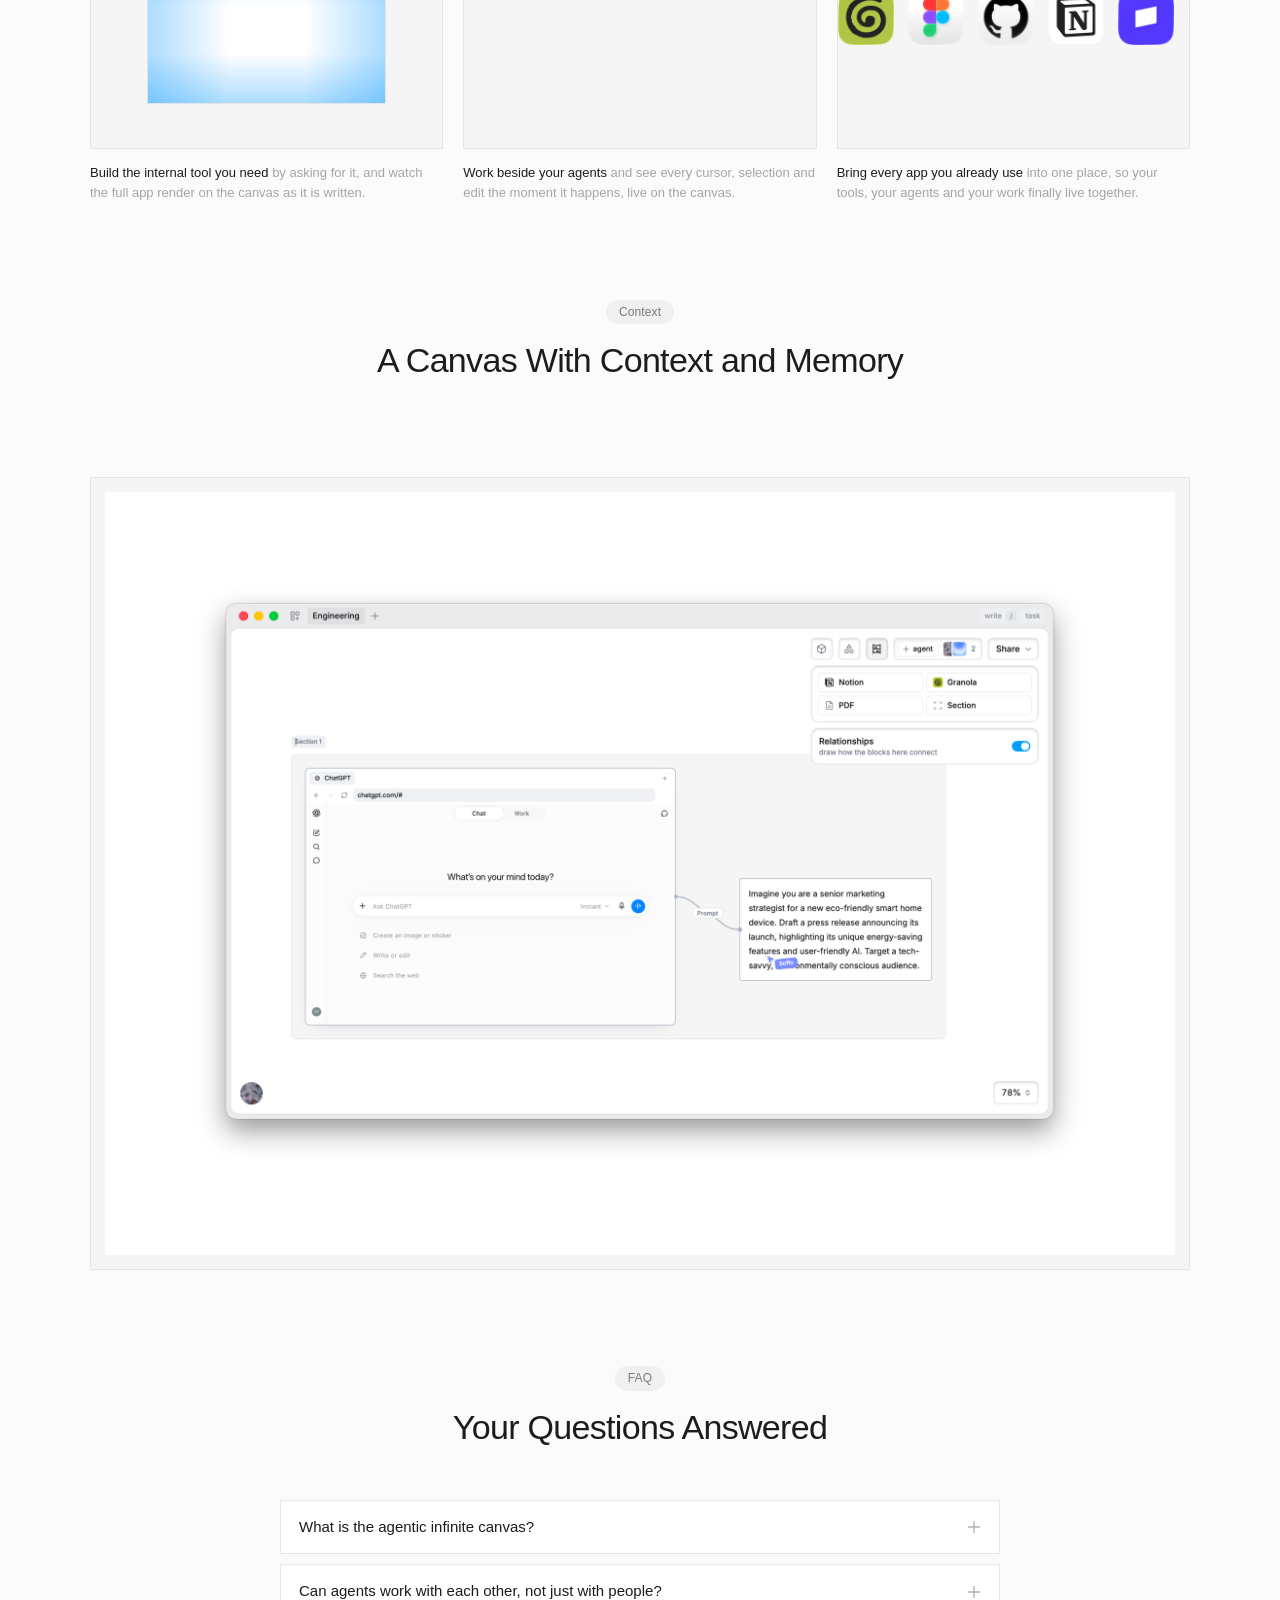
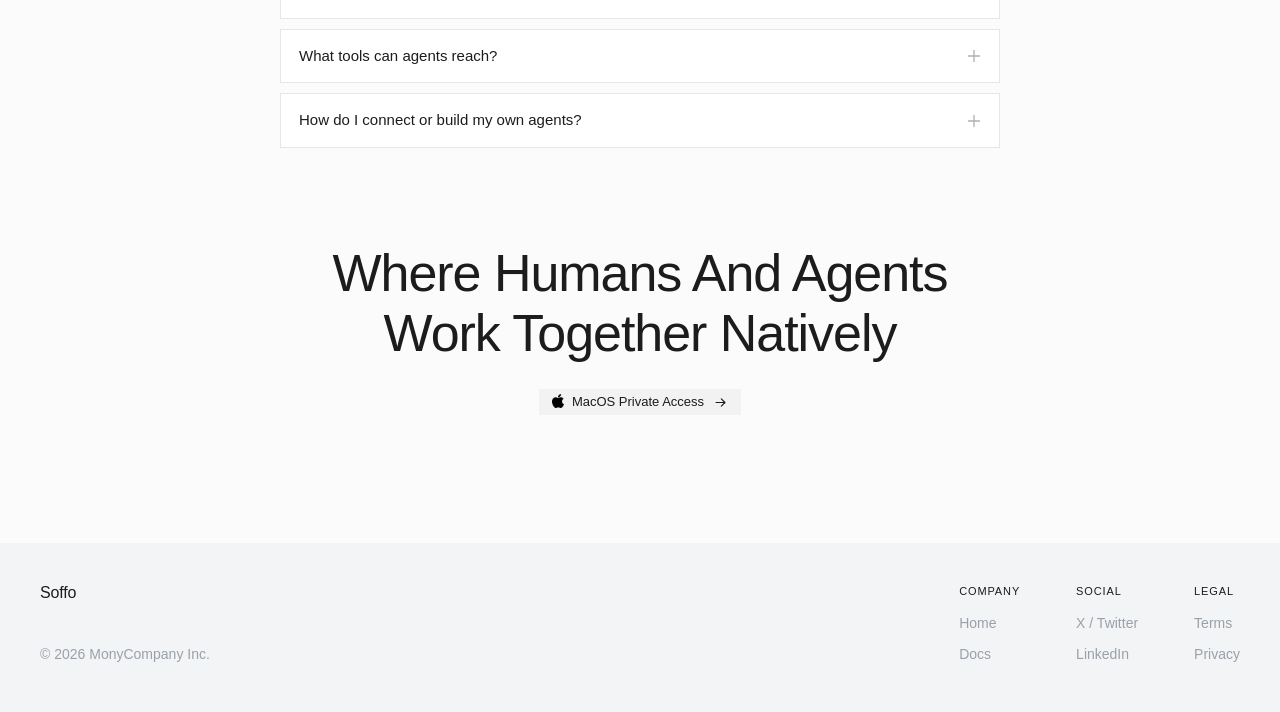
==== commit 2aa5533d: "Split the guide into eight pages, and give it a way to be searched One page meant scrolling past six" ====
--- a/index.html
+++ b/index.html
@@ -12,7 +12,7 @@
   <header class="topbar">
     <a class="wordmark" href="/" aria-label="Soffo home">Soffo</a>
     <div class="nav-right">
-      <a class="nav-link" href="/docs">Docs</a>
+      <a class="nav-link" href="/docs/">Docs</a>
       <a class="nav-login" href="https://app.getsoffo.com">Log In</a>
     </div>
   </header>
@@ -246,7 +246,7 @@
       <div class="foot-col">
         <h3>Company</h3>
         <a href="/">Home</a>
-        <a href="/docs">Docs</a>
+        <a href="/docs/">Docs</a>
       </div>
       <div class="foot-col">
         <h3>Social</h3>
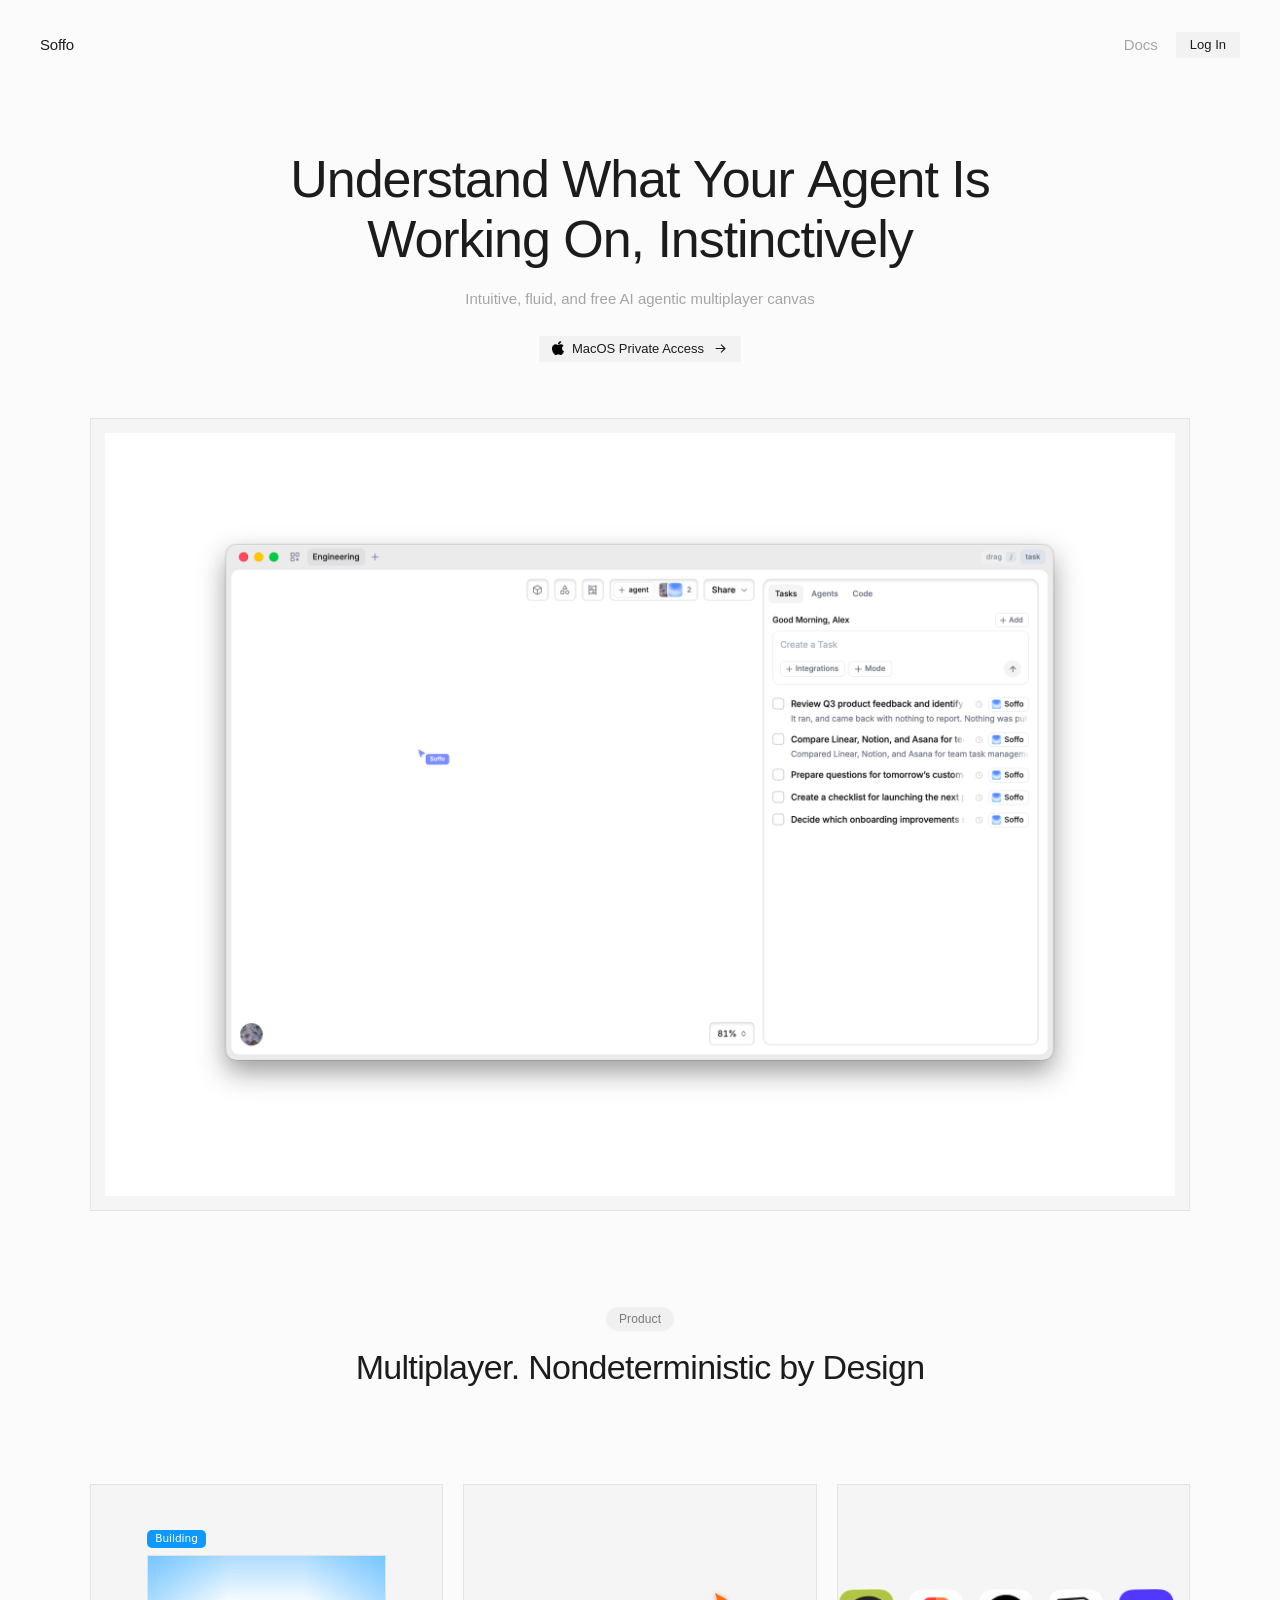
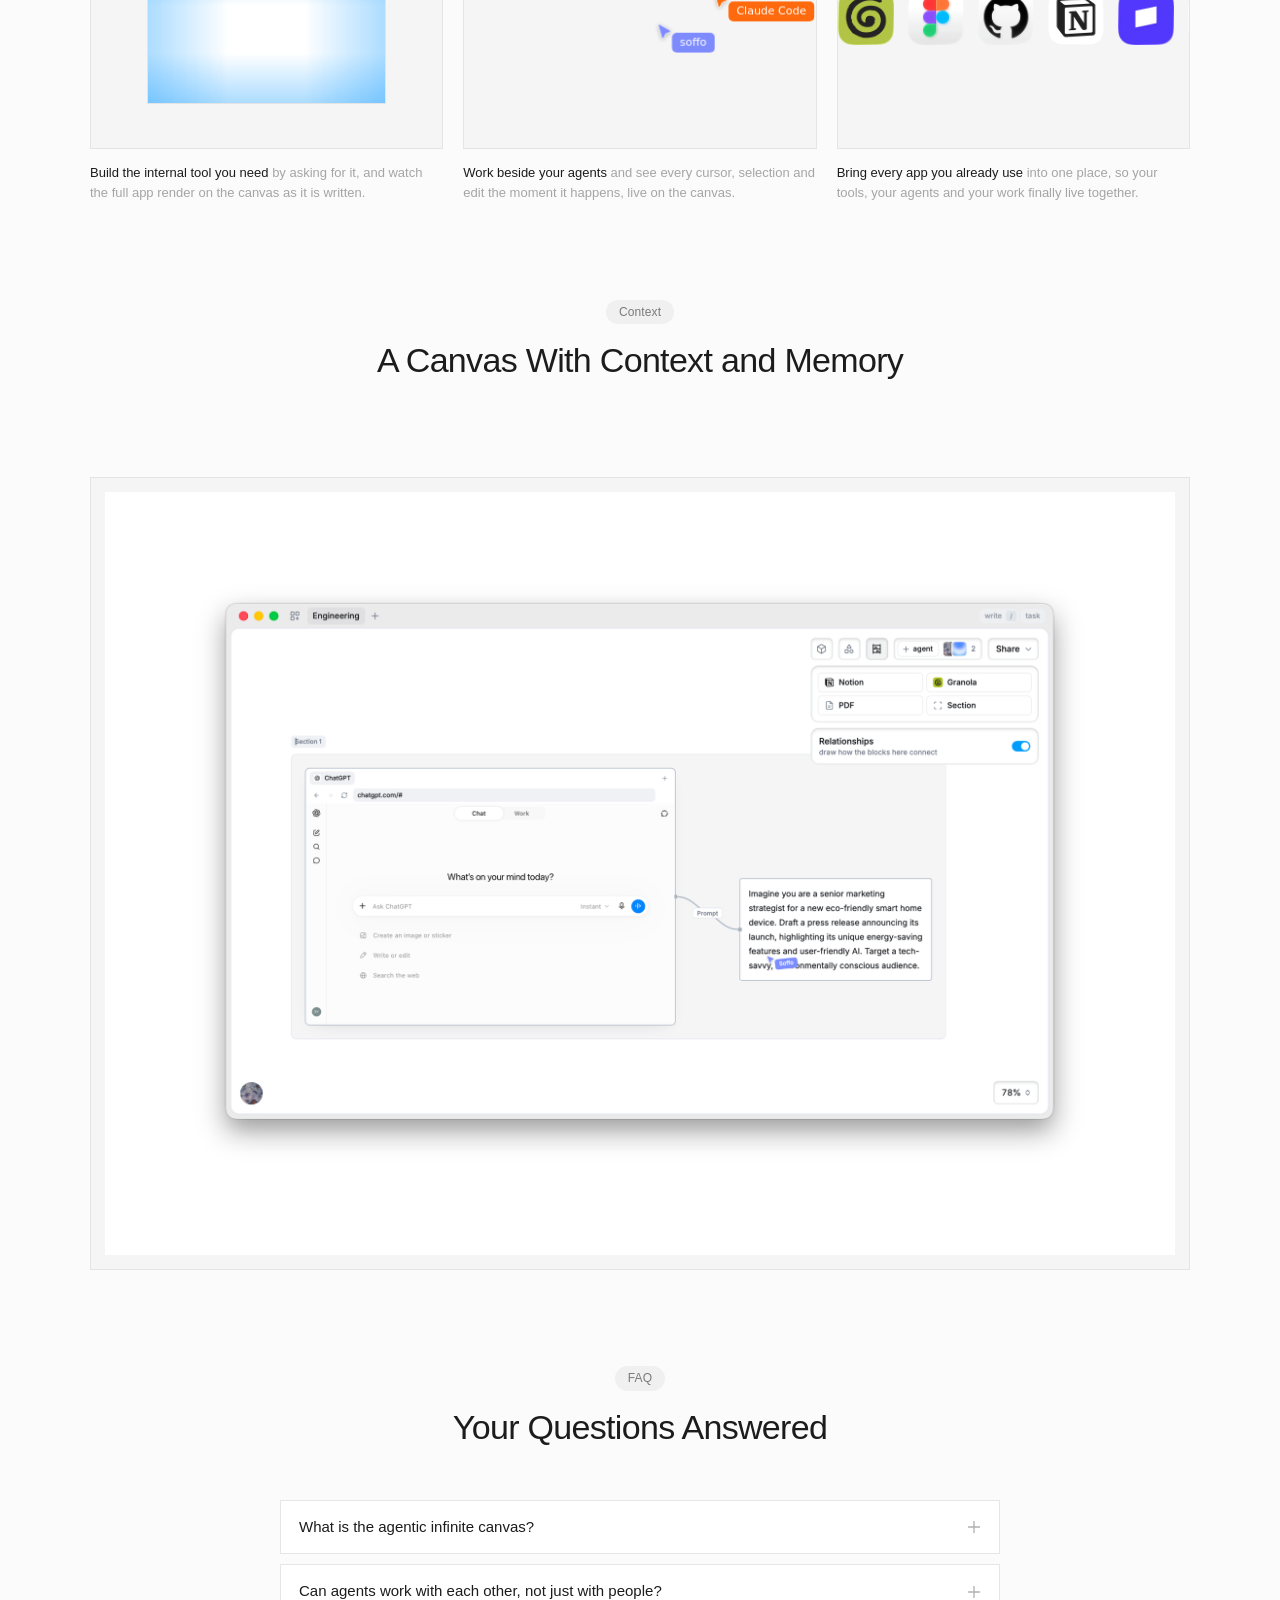
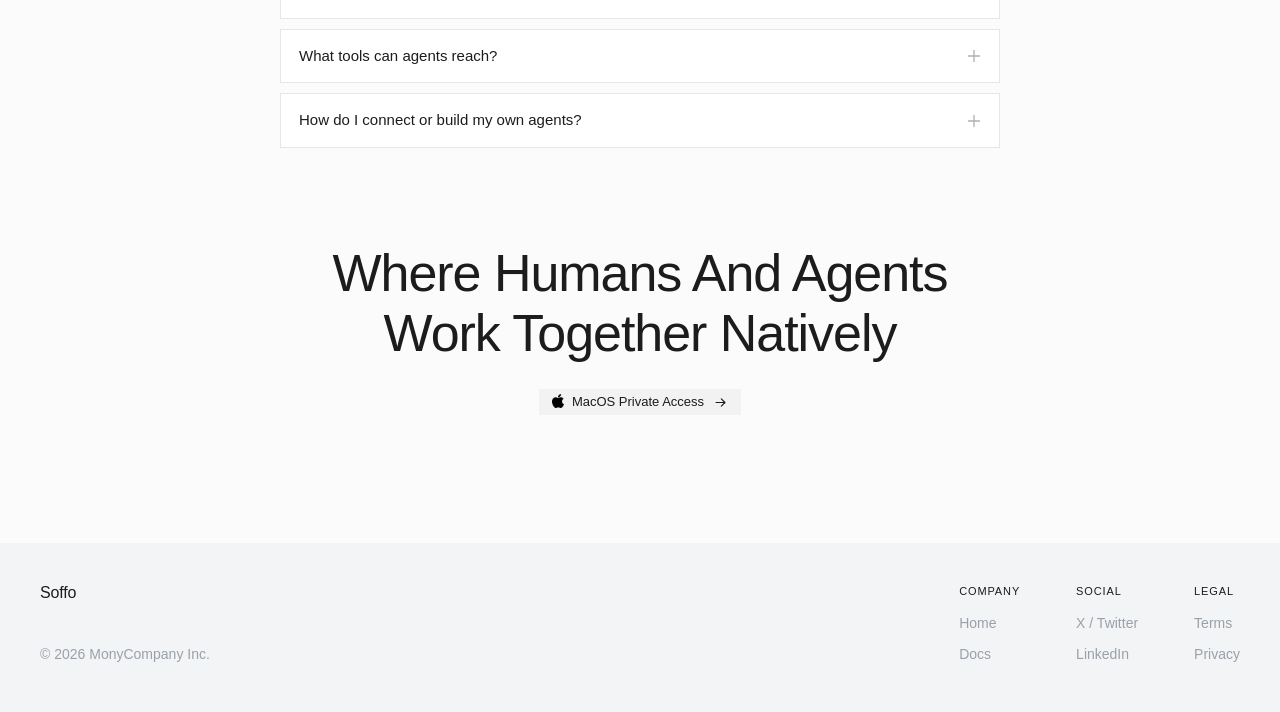
==== commit 92d375b9: "Say what the product does, rather than what category it sits in Co-Authored-By: Claude Opus 5 <norep" ====
--- a/index.html
+++ b/index.html
@@ -19,8 +19,8 @@
 
   <main class="hero">
     <h1 class="hero-title">
-      <span class="line">Modern Communication Platform</span>
-      <span class="line">For Humans and Agents</span>
+      <span class="line">Understand What Your Agent Is</span>
+      <span class="line">Working On, Instinctively</span>
     </h1>
     <p class="hero-desc">Intuitive, fluid, and free AI agentic multiplayer canvas</p>
 
